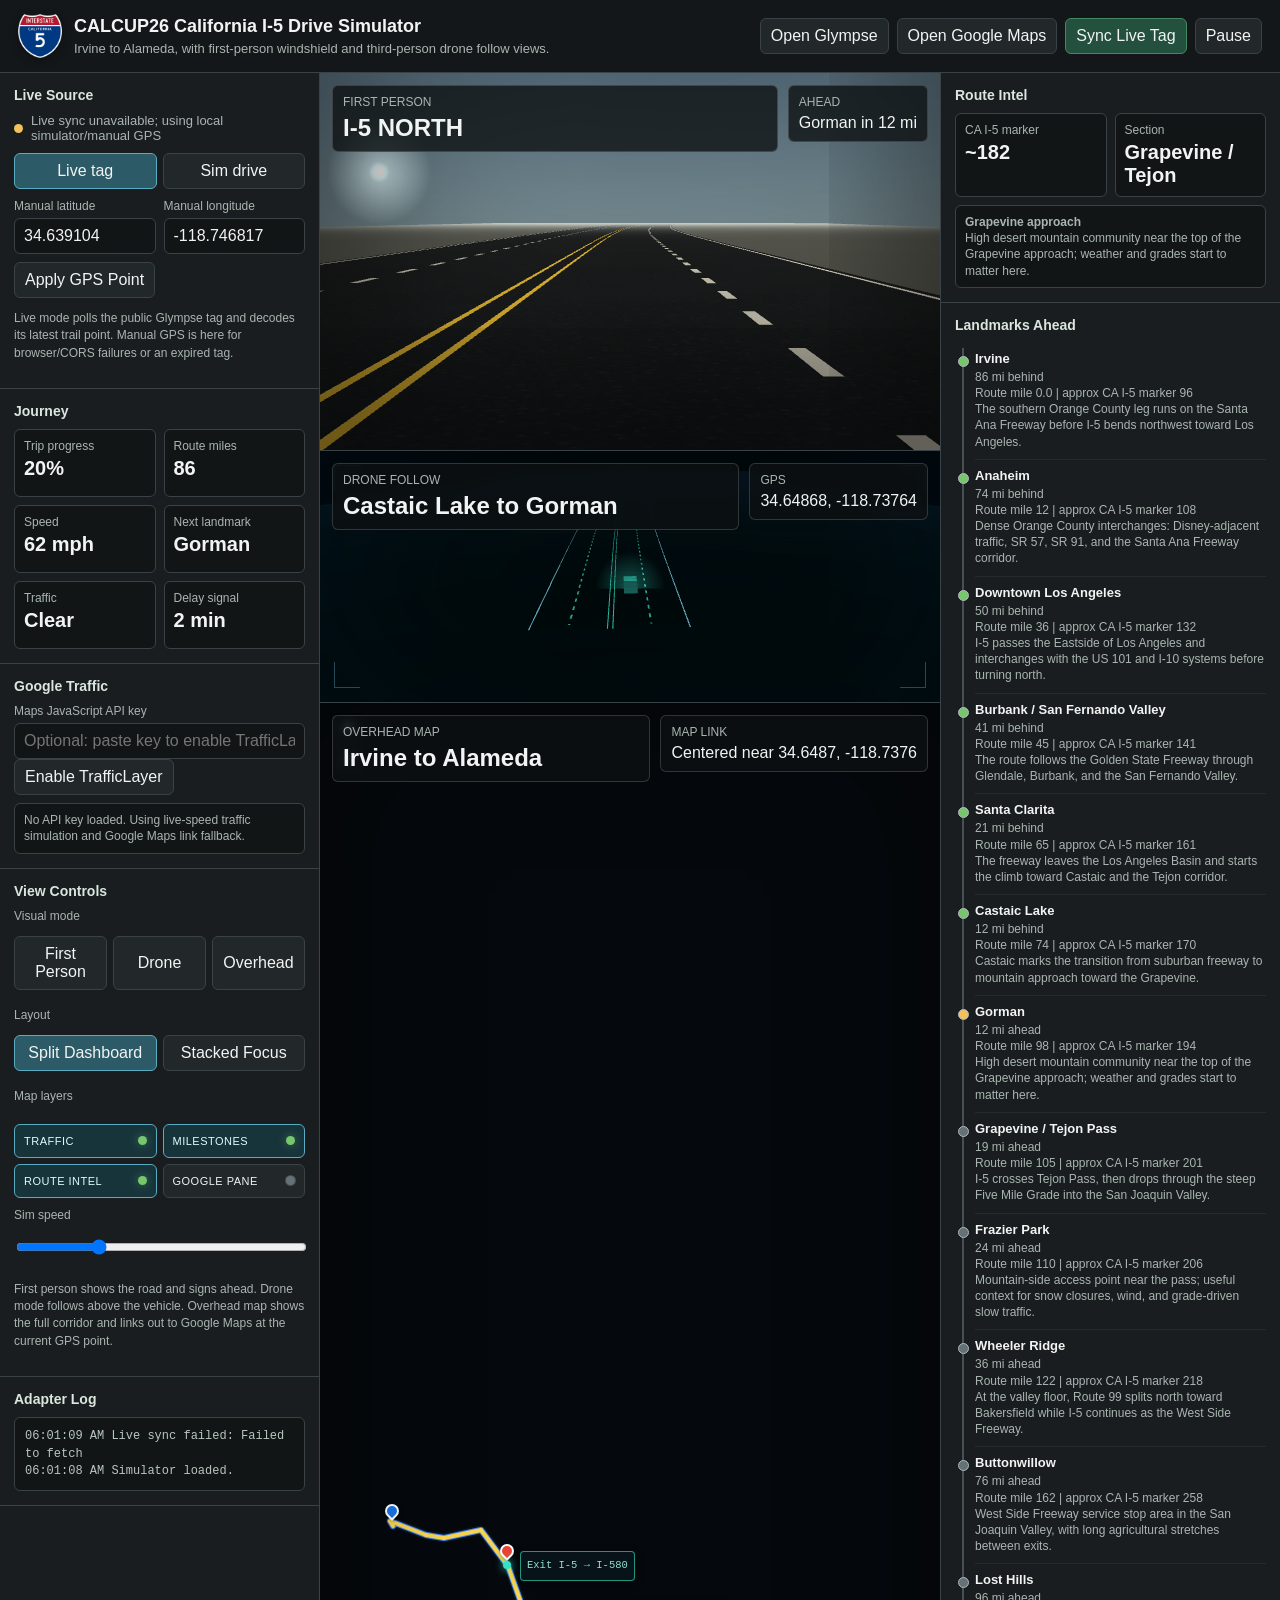
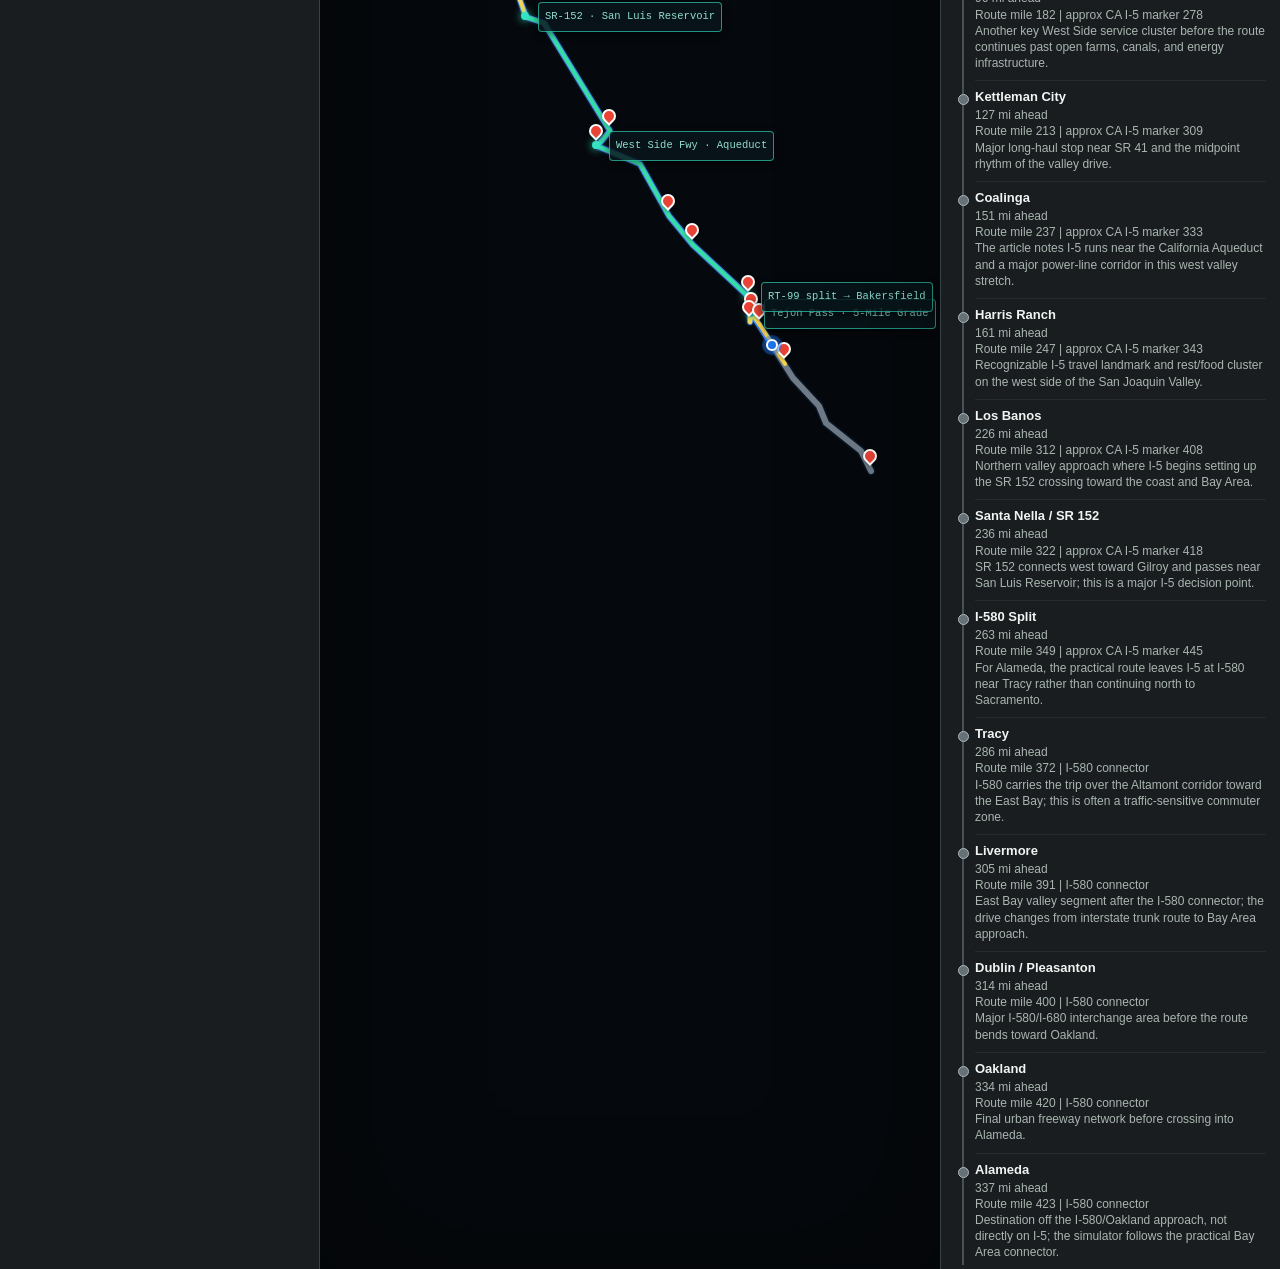
==== index.html @ bad241c4 "Prioritize visual stage on narrow dashboard" ====
<!doctype html>
<html lang="en">
<head>
  <meta charset="utf-8">
  <meta name="viewport" content="width=device-width, initial-scale=1">
  <title>CALCUP26 I-5 Drive Simulator</title>
  <link rel="icon" href="i5-logo.png">
  <style>
    :root {
      --bg: #101213;
      --panel: #191d1f;
      --panel2: #22272a;
      --line: #394247;
      --text: #f1f4f2;
      --muted: #aab5b0;
      --green: #77c66e;
      --gold: #f2c15b;
      --blue: #66b8d6;
      --red: #e96f62;
      --road: #3b3f42;
      --road-edge: #d8d1b8;
      --dash: #f4de7f;
    }

    * { box-sizing: border-box; }

    body {
      margin: 0;
      background: var(--bg);
      color: var(--text);
      font-family: Arial, Helvetica, sans-serif;
    }

    button, input, select {
      font: inherit;
    }

    .shell {
      min-height: 100vh;
      display: grid;
      grid-template-rows: auto 1fr;
    }

    header {
      display: grid;
      grid-template-columns: 1fr auto;
      gap: 16px;
      align-items: center;
      padding: 14px 18px;
      background: #141719;
      border-bottom: 1px solid var(--line);
    }

    h1 {
      margin: 0;
      font-size: 18px;
      font-weight: 700;
      letter-spacing: 0;
    }

    .brand {
      display: flex;
      align-items: center;
      gap: 12px;
      min-width: 0;
    }

    .brand-logo {
      width: 44px;
      height: 44px;
      object-fit: contain;
      flex: 0 0 auto;
      filter: drop-shadow(0 2px 4px rgba(0,0,0,.35));
    }

    .sub {
      margin-top: 4px;
      color: var(--muted);
      font-size: 13px;
    }

    .header-actions {
      display: flex;
      gap: 8px;
      flex-wrap: wrap;
      justify-content: flex-end;
    }

    a, button {
      color: var(--text);
    }

    .button, button {
      border: 1px solid var(--line);
      background: var(--panel2);
      border-radius: 6px;
      padding: 8px 10px;
      cursor: pointer;
      text-decoration: none;
      min-height: 36px;
    }

    .button.primary, button.primary {
      background: #23513e;
      border-color: #438861;
    }

    .button:hover, button:hover {
      border-color: var(--muted);
    }

    main {
      display: grid;
      grid-template-columns: 320px minmax(0, 1fr) 340px;
      gap: 0;
      min-height: 0;
    }

    aside, .rightbar {
      background: var(--panel);
      border-right: 1px solid var(--line);
      min-height: 0;
      overflow: auto;
    }

    .rightbar {
      border-right: 0;
      border-left: 1px solid var(--line);
    }

    .stage {
      min-width: 0;
      display: grid;
      grid-template-rows: minmax(230px, 42vh) minmax(180px, 28vh) minmax(180px, 1fr);
      min-height: 0;
      background: #0e1112;
    }

    .view {
      position: relative;
      min-height: 0;
      overflow: hidden;
      border-bottom: 1px solid var(--line);
    }

    .cc-frame {
      position: absolute;
      inset: 0;
      width: 100%;
      height: 100%;
      border: 0;
      background: #05080c;
      z-index: 2;
    }

    .view > .hud {
      z-index: 4;
    }

    canvas {
      width: 100%;
      height: 100%;
      display: block;
      background: #111;
    }

    .map-frame {
      position: absolute;
      left: 0;
      top: 0;
      bottom: 0;
      width: 64%;
      height: 100%;
      border: 0;
      background: #d7d0b8;
      display: none;
      z-index: 3;
    }

    .map-live {
      display: none;
      z-index: 3;
    }

    .map-live.enabled {
      display: block;
    }

    #mapCanvas {
      position: absolute;
      right: 0;
      top: 0;
      width: 36%;
      height: 100%;
      border-left: 1px solid rgba(0,0,0,.35);
    }

    .hud {
      position: absolute;
      inset: 12px;
      pointer-events: none;
      display: grid;
      grid-template-columns: 1fr auto;
      align-items: start;
      gap: 10px;
    }

    .hudbox {
      background: rgba(14, 17, 18, .78);
      border: 1px solid rgba(255,255,255,.16);
      border-radius: 6px;
      padding: 9px 10px;
      backdrop-filter: blur(4px);
    }

    .hud-title {
      font-size: 12px;
      color: var(--muted);
      margin-bottom: 5px;
    }

    .big {
      font-size: 24px;
      font-weight: 700;
    }

    .grid2 {
      display: grid;
      grid-template-columns: 1fr 1fr;
      gap: 8px;
    }

    .panel {
      padding: 14px;
      border-bottom: 1px solid var(--line);
    }

    .panel h2 {
      margin: 0 0 10px;
      font-size: 14px;
      color: #dbe6df;
    }

    .status {
      display: flex;
      align-items: center;
      gap: 8px;
      font-size: 13px;
      color: var(--muted);
      margin-bottom: 10px;
    }

    .dot {
      width: 9px;
      height: 9px;
      border-radius: 999px;
      background: var(--red);
      flex: 0 0 auto;
    }

    .dot.live { background: var(--green); }
    .dot.warn { background: var(--gold); }

    .seg {
      display: grid;
      grid-template-columns: 1fr 1fr;
      gap: 6px;
      margin-bottom: 10px;
    }

    .seg.three {
      grid-template-columns: 1fr 1fr 1fr;
    }

    .seg button.active {
      background: #2c5a67;
      border-color: #5aacc3;
    }

    .control-stack {
      display: grid;
      gap: 8px;
      margin-bottom: 10px;
    }

    .layer-grid {
      display: grid;
      grid-template-columns: 1fr 1fr;
      gap: 6px;
      margin-top: 8px;
    }

    .layer-btn {
      display: flex;
      align-items: center;
      justify-content: space-between;
      gap: 8px;
      min-height: 34px;
      padding: 7px 9px;
      font-size: 11px;
      letter-spacing: .5px;
    }

    .layer-btn .sw {
      width: 9px;
      height: 9px;
      border-radius: 999px;
      background: #667177;
      box-shadow: 0 0 0 1px rgba(255,255,255,.18);
      flex: 0 0 auto;
    }

    .layer-btn.on {
      border-color: #5aacc3;
      color: #dff9ff;
      background: #17343b;
    }

    .layer-btn.on .sw {
      background: var(--green);
      box-shadow: 0 0 10px rgba(119,198,110,.45);
    }

    body.hide-milestones .rightbar .panel:nth-child(2) {
      display: none;
    }

    body.hide-intel .rightbar .panel:first-child {
      display: none;
    }

    body.hide-traffic #trafficMetric,
    body.hide-traffic #delayMetric {
      color: var(--muted);
    }

    label {
      display: block;
      font-size: 12px;
      color: var(--muted);
      margin-bottom: 5px;
    }

    input, select {
      width: 100%;
      background: #111516;
      color: var(--text);
      border: 1px solid var(--line);
      border-radius: 6px;
      padding: 8px 9px;
      min-height: 36px;
    }

    .row {
      display: grid;
      grid-template-columns: 1fr 1fr;
      gap: 8px;
      margin-bottom: 8px;
    }

    .metrics {
      display: grid;
      grid-template-columns: 1fr 1fr;
      gap: 8px;
    }

    .metric {
      background: #111516;
      border: 1px solid var(--line);
      border-radius: 6px;
      padding: 9px;
      min-height: 68px;
    }

    .metric span {
      color: var(--muted);
      font-size: 12px;
      display: block;
      margin-bottom: 4px;
    }

    .metric strong {
      font-size: 20px;
    }

    .timeline {
      position: relative;
      padding-left: 20px;
    }

    .timeline::before {
      content: "";
      position: absolute;
      left: 7px;
      top: 5px;
      bottom: 5px;
      width: 2px;
      background: #465055;
    }

    .stop {
      position: relative;
      padding: 8px 0 9px;
      border-bottom: 1px solid rgba(255,255,255,.06);
    }

    .stop::before {
      content: "";
      position: absolute;
      left: -17px;
      top: 13px;
      width: 9px;
      height: 9px;
      border-radius: 999px;
      background: #667177;
      border: 1px solid #aeb9bd;
    }

    .stop.passed::before { background: var(--green); }
    .stop.next::before { background: var(--gold); }

    .stop-title {
      font-weight: 700;
      font-size: 13px;
    }

    .stop-meta {
      color: var(--muted);
      font-size: 12px;
      margin-top: 3px;
      line-height: 1.35;
    }

    .log {
      font-family: Consolas, Monaco, monospace;
      font-size: 12px;
      color: #b9c6be;
      line-height: 1.45;
      white-space: pre-wrap;
      background: #111516;
      border: 1px solid var(--line);
      border-radius: 6px;
      padding: 10px;
      max-height: 170px;
      overflow: auto;
    }

    .hint {
      color: var(--muted);
      font-size: 12px;
      line-height: 1.45;
    }

    .mini-status {
      margin-top: 8px;
      padding: 8px 9px;
      border: 1px solid var(--line);
      border-radius: 6px;
      background: #111516;
      color: var(--muted);
      font-size: 12px;
      line-height: 1.35;
    }

    @media (max-width: 1080px) {
      main {
        grid-template-columns: 280px minmax(0, 1fr);
      }
      .rightbar {
        grid-column: 1 / -1;
        border-left: 0;
        border-top: 1px solid var(--line);
        max-height: 340px;
      }
    }

    @media (max-width: 760px) {
      header {
        grid-template-columns: 1fr;
      }
      .header-actions {
        justify-content: start;
      }
      main {
        grid-template-columns: 1fr;
      }
      .stage {
        order: -2;
      }
      aside {
        order: -1;
      }
      .rightbar {
        order: 0;
      }
      aside, .rightbar {
        border-right: 0;
        max-height: none;
      }
      .stage {
        grid-template-rows: 48vh 36vh 36vh;
      }
      .map-frame {
        width: 100%;
        height: 58%;
        bottom: auto;
      }
      #mapCanvas {
        top: 58%;
        left: 0;
        width: 100%;
        height: 42%;
        border-left: 0;
        border-top: 1px solid rgba(0,0,0,.35);
      }
    }
  </style>
</head>
<body>
  <div class="shell">
    <header>
      <div class="brand">
        <img class="brand-logo" src="i5-logo.png" alt="California Interstate 5 shield">
        <div>
          <h1>CALCUP26 California I-5 Drive Simulator</h1>
          <div class="sub">Irvine to Alameda, with first-person windshield and third-person drone follow views.</div>
        </div>
      </div>
      <div class="header-actions">
        <a class="button" href="https://glympse.com/!calcup26" target="_blank" rel="noopener">Open Glympse</a>
        <a id="mapsLink" class="button" href="https://www.google.com/maps" target="_blank" rel="noopener">Open Google Maps</a>
        <button id="pollNow" class="primary">Sync Live Tag</button>
        <button id="playPause">Pause</button>
      </div>
    </header>

    <main>
      <aside>
        <section class="panel">
          <h2>Live Source</h2>
          <div class="status"><span id="liveDot" class="dot warn"></span><span id="liveText">Preparing live adapter</span></div>
          <div class="seg">
            <button id="modeLive" class="active">Live tag</button>
            <button id="modeSim">Sim drive</button>
          </div>
          <div class="row">
            <div>
              <label for="manualLat">Manual latitude</label>
              <input id="manualLat" value="34.639104" inputmode="decimal">
            </div>
            <div>
              <label for="manualLng">Manual longitude</label>
              <input id="manualLng" value="-118.746817" inputmode="decimal">
            </div>
          </div>
          <button id="applyManual">Apply GPS Point</button>
          <p class="hint">Live mode polls the public Glympse tag and decodes its latest trail point. Manual GPS is here for browser/CORS failures or an expired tag.</p>
        </section>

        <section class="panel">
          <h2>Journey</h2>
          <div class="metrics">
            <div class="metric"><span>Trip progress</span><strong id="progressMetric">0%</strong></div>
            <div class="metric"><span>Route miles</span><strong id="mileMetric">0</strong></div>
            <div class="metric"><span>Speed</span><strong id="speedMetric">--</strong></div>
            <div class="metric"><span>Next landmark</span><strong id="nextMetric">--</strong></div>
            <div class="metric"><span>Traffic</span><strong id="trafficMetric">--</strong></div>
            <div class="metric"><span>Delay signal</span><strong id="delayMetric">--</strong></div>
          </div>
        </section>

        <section class="panel">
          <h2>Google Traffic</h2>
          <label for="googleMapsKey">Maps JavaScript API key</label>
          <input id="googleMapsKey" type="password" autocomplete="off" placeholder="Optional: paste key to enable TrafficLayer">
          <button id="enableGoogleTraffic">Enable TrafficLayer</button>
          <div id="trafficStatus" class="mini-status">No API key loaded. Using live-speed traffic simulation and Google Maps link fallback.</div>
        </section>

        <section class="panel">
          <h2>View Controls</h2>
          <div class="control-stack">
            <label>Visual mode</label>
            <div class="seg three">
              <button id="focusFirst">First Person</button>
              <button id="focusDrone">Drone</button>
              <button id="focusOverhead">Overhead</button>
            </div>
            <label>Layout</label>
            <div class="seg">
              <button id="viewSplit" class="active">Split Dashboard</button>
              <button id="viewFocus">Stacked Focus</button>
            </div>
            <label>Map layers</label>
            <div class="layer-grid">
              <button id="layerTraffic" class="layer-btn on" data-layer="traffic">TRAFFIC <span class="sw"></span></button>
              <button id="layerMilestones" class="layer-btn on" data-layer="milestones">MILESTONES <span class="sw"></span></button>
              <button id="layerIntel" class="layer-btn on" data-layer="intel">ROUTE INTEL <span class="sw"></span></button>
              <button id="layerGoogle" class="layer-btn" data-layer="google">GOOGLE PANE <span class="sw"></span></button>
            </div>
          </div>
          <label for="speedScale">Sim speed</label>
          <input id="speedScale" type="range" min="0.2" max="8" step="0.2" value="2.2">
          <p class="hint">First person shows the road and signs ahead. Drone mode follows above the vehicle. Overhead map shows the full corridor and links out to Google Maps at the current GPS point.</p>
        </section>

        <section class="panel">
          <h2>Adapter Log</h2>
          <div id="log" class="log"></div>
        </section>
      </aside>

      <section class="stage" id="stage">
        <div class="view" id="firstWrap">
          <canvas id="firstCanvas"></canvas>
          <iframe class="cc-frame" title="Claude first-person AR engine" src="cc-engine/?embed=first"></iframe>
          <div class="hud">
            <div class="hudbox">
              <div class="hud-title">FIRST PERSON</div>
              <div class="big" id="roadSign">I-5 NORTH</div>
            </div>
            <div class="hudbox">
              <div class="hud-title">AHEAD</div>
              <div id="aheadReadout">--</div>
            </div>
          </div>
        </div>

        <div class="view" id="droneWrap">
          <canvas id="droneCanvas"></canvas>
          <iframe class="cc-frame" title="Claude drone chase engine" src="cc-engine/?embed=drone"></iframe>
          <div class="hud">
            <div class="hudbox">
              <div class="hud-title">DRONE FOLLOW</div>
              <div class="big" id="locationReadout">--</div>
            </div>
            <div class="hudbox">
              <div class="hud-title">GPS</div>
              <div id="gpsReadout">--</div>
            </div>
          </div>
        </div>

        <div class="view" id="mapWrap">
          <canvas id="mapCanvas"></canvas>
          <iframe class="cc-frame" title="Claude overhead route map" src="cc-engine/?embed=overhead"></iframe>
          <iframe
            id="googleMapFrame"
            class="map-frame"
            title="Google Maps overhead view"
            loading="lazy"
            referrerpolicy="no-referrer-when-downgrade"
            src="https://www.google.com/maps?q=34.639104,-118.746817&z=9&output=embed"></iframe>
          <div id="googleTrafficMap" class="map-frame map-live" aria-label="Google traffic map"></div>
          <div class="hud">
            <div class="hudbox">
              <div class="hud-title">OVERHEAD MAP</div>
              <div class="big">Irvine to Alameda</div>
            </div>
            <div class="hudbox">
              <div class="hud-title">MAP LINK</div>
              <div id="mapReadout">Google Maps ready</div>
            </div>
          </div>
        </div>
      </section>

      <section class="rightbar">
        <div class="panel">
          <h2>Route Intel</h2>
          <div class="metrics">
            <div class="metric"><span>CA I-5 marker</span><strong id="caMarkerMetric">--</strong></div>
            <div class="metric"><span>Section</span><strong id="sectionMetric">--</strong></div>
          </div>
          <div id="intelPanel" class="mini-status">Waiting for route position...</div>
        </div>
        <div class="panel">
          <h2>Landmarks Ahead</h2>
          <div id="timeline" class="timeline"></div>
        </div>
      </section>
    </main>
  </div>

  <script>
    const route = [
      { name: "Irvine", lat: 33.6846, lng: -117.8265, kind: "start", note: "The southern Orange County leg runs on the Santa Ana Freeway before I-5 bends northwest toward Los Angeles.", article: "Santa Ana Freeway" },
      { name: "Anaheim", lat: 33.8366, lng: -117.9143, kind: "city", note: "Dense Orange County interchanges: Disney-adjacent traffic, SR 57, SR 91, and the Santa Ana Freeway corridor.", article: "Orange County urban section" },
      { name: "Downtown Los Angeles", lat: 34.0522, lng: -118.2437, kind: "city", note: "I-5 passes the Eastside of Los Angeles and interchanges with the US 101 and I-10 systems before turning north.", article: "Los Angeles freeway web" },
      { name: "Burbank / San Fernando Valley", lat: 34.1808, lng: -118.3089, kind: "city", note: "The route follows the Golden State Freeway through Glendale, Burbank, and the San Fernando Valley.", article: "Golden State Freeway" },
      { name: "Santa Clarita", lat: 34.3917, lng: -118.5426, kind: "city", note: "The freeway leaves the Los Angeles Basin and starts the climb toward Castaic and the Tejon corridor.", article: "North Los Angeles County climb" },
      { name: "Castaic Lake", lat: 34.5002, lng: -118.6230, kind: "landmark", note: "Castaic marks the transition from suburban freeway to mountain approach toward the Grapevine.", article: "Castaic approach" },
      { name: "Gorman", lat: 34.7968, lng: -118.8520, kind: "landmark", note: "High desert mountain community near the top of the Grapevine approach; weather and grades start to matter here.", article: "Grapevine approach" },
      { name: "Grapevine / Tejon Pass", lat: 34.8826, lng: -118.9222, kind: "landmark", note: "I-5 crosses Tejon Pass, then drops through the steep Five Mile Grade into the San Joaquin Valley.", article: "Tejon Pass and Five Mile Grade" },
      { name: "Frazier Park", lat: 34.8228, lng: -118.9448, kind: "landmark", note: "Mountain-side access point near the pass; useful context for snow closures, wind, and grade-driven slow traffic.", article: "Mountain access" },
      { name: "Wheeler Ridge", lat: 35.0052, lng: -118.9563, kind: "landmark", note: "At the valley floor, Route 99 splits north toward Bakersfield while I-5 continues as the West Side Freeway.", article: "Route 99 split" },
      { name: "Buttonwillow", lat: 35.4005, lng: -119.4696, kind: "landmark", note: "West Side Freeway service stop area in the San Joaquin Valley, with long agricultural stretches between exits.", article: "West Side Freeway" },
      { name: "Lost Hills", lat: 35.6161, lng: -119.6943, kind: "landmark", note: "Another key West Side service cluster before the route continues past open farms, canals, and energy infrastructure.", article: "Central Valley services" },
      { name: "Kettleman City", lat: 36.0083, lng: -119.9607, kind: "city", note: "Major long-haul stop near SR 41 and the midpoint rhythm of the valley drive.", article: "Central Valley crossroads" },
      { name: "Coalinga", lat: 36.1397, lng: -120.3602, kind: "landmark", note: "The article notes I-5 runs near the California Aqueduct and a major power-line corridor in this west valley stretch.", article: "Aqueduct and power corridor" },
      { name: "Harris Ranch", lat: 36.2540, lng: -120.2378, kind: "landmark", note: "Recognizable I-5 travel landmark and rest/food cluster on the west side of the San Joaquin Valley.", article: "West Side landmark" },
      { name: "Los Banos", lat: 37.0583, lng: -120.8499, kind: "city", note: "Northern valley approach where I-5 begins setting up the SR 152 crossing toward the coast and Bay Area.", article: "Northern San Joaquin Valley" },
      { name: "Santa Nella / SR 152", lat: 37.0977, lng: -121.0160, kind: "city", note: "SR 152 connects west toward Gilroy and passes near San Luis Reservoir; this is a major I-5 decision point.", article: "SR 152 and San Luis Reservoir" },
      { name: "I-580 Split", lat: 37.4716, lng: -121.1775, kind: "landmark", note: "For Alameda, the practical route leaves I-5 at I-580 near Tracy rather than continuing north to Sacramento.", article: "I-580 Bay Area connector" },
      { name: "Tracy", lat: 37.7397, lng: -121.4252, kind: "city", note: "I-580 carries the trip over the Altamont corridor toward the East Bay; this is often a traffic-sensitive commuter zone.", article: "Altamont approach" },
      { name: "Livermore", lat: 37.6819, lng: -121.7680, kind: "city", note: "East Bay valley segment after the I-580 connector; the drive changes from interstate trunk route to Bay Area approach.", article: "East Bay approach" },
      { name: "Dublin / Pleasanton", lat: 37.7022, lng: -121.9358, kind: "city", note: "Major I-580/I-680 interchange area before the route bends toward Oakland.", article: "East Bay interchange" },
      { name: "Oakland", lat: 37.8044, lng: -122.2712, kind: "city", note: "Final urban freeway network before crossing into Alameda.", article: "Oakland approach" },
      { name: "Alameda", lat: 37.7652, lng: -122.2416, kind: "finish", note: "Destination off the I-580/Oakland approach, not directly on I-5; the simulator follows the practical Bay Area connector.", article: "Destination connector" }
    ];

    const glympse = {
      tag: "calcup26",
      token: "",
      invite: "",
      apiKey: "0SLq661pXHmqdWgI8Yb1",
      lastPoll: 0
    };

    const trafficZones = [
      { name: "Orange County merge", start: 0, end: 34, base: 0.32 },
      { name: "Los Angeles basin", start: 34, end: 68, base: 0.52 },
      { name: "Santa Clarita grade", start: 68, end: 98, base: 0.34 },
      { name: "Grapevine / Tejon Pass", start: 98, end: 124, base: 0.42 },
      { name: "Central Valley open road", start: 124, end: 326, base: 0.14 },
      { name: "Tracy / Altamont Pass", start: 326, end: 382, base: 0.46 },
      { name: "East Bay approach", start: 382, end: 423, base: 0.55 }
    ];

    const state = {
      mode: "live",
      playing: true,
      focus: false,
      lastMapFrameUpdate: 0,
      progress: 0,
      simProgress: 0,
      speedScale: 2.2,
      source: "boot",
      position: { lat: 34.639104, lng: -118.746817 },
      routeMile: 0,
      speedMph: 0,
      heading: 0,
      trafficLevel: "clear",
      trafficScore: 0.15,
      trafficDelayMin: 0,
      trafficSummary: "Flowing",
      googleTrafficReady: false,
      googleMap: null,
      googleMarker: null,
      lastLiveTime: 0,
      log: []
    };

    const first = document.getElementById("firstCanvas");
    const drone = document.getElementById("droneCanvas");
    const map = document.getElementById("mapCanvas");
    const fctx = first.getContext("2d");
    const dctx = drone.getContext("2d");
    const mctx = map.getContext("2d");
    const i5Logo = new Image();
    i5Logo.src = "i5-logo.png";
    const els = {
      liveDot: document.getElementById("liveDot"),
      liveText: document.getElementById("liveText"),
      progressMetric: document.getElementById("progressMetric"),
      mileMetric: document.getElementById("mileMetric"),
      speedMetric: document.getElementById("speedMetric"),
      nextMetric: document.getElementById("nextMetric"),
      trafficMetric: document.getElementById("trafficMetric"),
      delayMetric: document.getElementById("delayMetric"),
      roadSign: document.getElementById("roadSign"),
      aheadReadout: document.getElementById("aheadReadout"),
      locationReadout: document.getElementById("locationReadout"),
      gpsReadout: document.getElementById("gpsReadout"),
      mapReadout: document.getElementById("mapReadout"),
      mapsLink: document.getElementById("mapsLink"),
      googleMapFrame: document.getElementById("googleMapFrame"),
      googleTrafficMap: document.getElementById("googleTrafficMap"),
      trafficStatus: document.getElementById("trafficStatus"),
      caMarkerMetric: document.getElementById("caMarkerMetric"),
      sectionMetric: document.getElementById("sectionMetric"),
      intelPanel: document.getElementById("intelPanel"),
      timeline: document.getElementById("timeline"),
      log: document.getElementById("log"),
      stage: document.getElementById("stage")
    };

    function milesBetween(a, b) {
      const r = 3958.7613;
      const dLat = (b.lat - a.lat) * Math.PI / 180;
      const dLng = (b.lng - a.lng) * Math.PI / 180;
      const la1 = a.lat * Math.PI / 180;
      const la2 = b.lat * Math.PI / 180;
      const h = Math.sin(dLat / 2) ** 2 + Math.cos(la1) * Math.cos(la2) * Math.sin(dLng / 2) ** 2;
      return 2 * r * Math.asin(Math.sqrt(h));
    }

    function bearing(a, b) {
      const y = Math.sin((b.lng - a.lng) * Math.PI / 180) * Math.cos(b.lat * Math.PI / 180);
      const x = Math.cos(a.lat * Math.PI / 180) * Math.sin(b.lat * Math.PI / 180) -
        Math.sin(a.lat * Math.PI / 180) * Math.cos(b.lat * Math.PI / 180) * Math.cos((b.lng - a.lng) * Math.PI / 180);
      return (Math.atan2(y, x) * 180 / Math.PI + 360) % 360;
    }

    function projectLocal(p, origin) {
      const latMiles = (p.lat - origin.lat) * 69.0;
      const lngMiles = (p.lng - origin.lng) * 69.0 * Math.cos(origin.lat * Math.PI / 180);
      return { x: lngMiles, y: latMiles };
    }

    function closestPointOnSegment(p, a, b) {
      const pp = projectLocal(p, a);
      const bb = projectLocal(b, a);
      const len2 = bb.x * bb.x + bb.y * bb.y;
      const rawT = len2 ? (pp.x * bb.x + pp.y * bb.y) / len2 : 0;
      const t = Math.max(0, Math.min(1, rawT));
      const x = bb.x * t;
      const y = bb.y * t;
      const dist = Math.hypot(pp.x - x, pp.y - y);
      return { t, dist };
    }

    function interpolateRoute(progress) {
      const target = progress * totalMiles;
      for (let i = 0; i < route.length - 1; i++) {
        const a = route[i];
        const b = route[i + 1];
        if (target <= b.mile) {
          const segMiles = b.mile - a.mile || 1;
          const t = (target - a.mile) / segMiles;
          return {
            lat: a.lat + (b.lat - a.lat) * t,
            lng: a.lng + (b.lng - a.lng) * t,
            heading: bearing(a, b),
            index: i
          };
        }
      }
      return { ...route[route.length - 1], heading: 300, index: route.length - 2 };
    }

    function projectToRoute(pos) {
      let best = { mile: 0, dist: Infinity, index: 0, t: 0 };
      for (let i = 0; i < route.length - 1; i++) {
        const hit = closestPointOnSegment(pos, route[i], route[i + 1]);
        const mile = route[i].mile + hit.t * (route[i + 1].mile - route[i].mile);
        if (hit.dist < best.dist) best = { mile, dist: hit.dist, index: i, t: hit.t };
      }
      return best;
    }

    function fmtMiles(n) {
      if (!Number.isFinite(n)) return "--";
      return n < 10 ? n.toFixed(1) : Math.round(n).toString();
    }

    function log(message) {
      const stamp = new Date().toLocaleTimeString([], { hour: "2-digit", minute: "2-digit", second: "2-digit" });
      state.log.unshift(`${stamp} ${message}`);
      state.log = state.log.slice(0, 8);
      els.log.textContent = state.log.join("\n");
    }

    for (let i = 0; i < route.length; i++) {
      route[i].mile = i === 0 ? 0 : route[i - 1].mile + milesBetween(route[i - 1], route[i]);
    }
    const totalMiles = route[route.length - 1].mile;

    function resizeCanvas(canvas) {
      const rect = canvas.getBoundingClientRect();
      const ratio = Math.max(1, window.devicePixelRatio || 1);
      const w = Math.max(1, Math.floor(rect.width * ratio));
      const h = Math.max(1, Math.floor(rect.height * ratio));
      if (canvas.width !== w || canvas.height !== h) {
        canvas.width = w;
        canvas.height = h;
      }
      return { w, h, ratio };
    }

    function decodeTrail(rows) {
      if (!Array.isArray(rows) || !rows.length) return null;
      let cur = rows[0].slice();
      const points = [];
      for (let i = 0; i < rows.length; i++) {
        if (i === 0) cur = rows[i].slice();
        else cur = cur.map((v, idx) => v + rows[i][idx]);
        points.push({
          time: cur[0],
          lat: cur[1] / 1000000,
          lng: cur[2] / 1000000,
          altitude: cur[3],
          speedRaw: cur[4],
          headingRaw: cur[5]
        });
      }
      return points;
    }

    function decodeSpeed(raw) {
      if (!Number.isFinite(raw)) return 0;
      if (raw > 220) return raw / 4.47;
      return raw;
    }

    function zoneForMile(mile) {
      return trafficZones.find(z => mile >= z.start && mile <= z.end) || trafficZones[trafficZones.length - 1];
    }

    function trafficColor(score) {
      if (score >= .82) return "#d83b32";
      if (score >= .58) return "#e88926";
      if (score >= .34) return "#e7c84f";
      return "#49a85f";
    }

    function trafficLabel(score) {
      if (score >= .82) return "Jammed";
      if (score >= .58) return "Heavy";
      if (score >= .34) return "Moderate";
      return "Clear";
    }

    function updateTrafficModel() {
      const zone = zoneForMile(state.routeMile);
      const speed = Number.isFinite(state.speedMph) ? state.speedMph : 65;
      let speedScore = 0.12;
      if (speed < 8) speedScore = .92;
      else if (speed < 22) speedScore = .78;
      else if (speed < 42) speedScore = .55;
      else if (speed < 58) speedScore = .32;
      const timePulse = (Math.sin(Date.now() / 180000 + state.routeMile * .035) + 1) * .07;
      const score = Math.max(0, Math.min(1, zone.base * .55 + speedScore * .45 + timePulse));
      state.trafficScore = score;
      state.trafficLevel = trafficLabel(score).toLowerCase();
      state.trafficSummary = `${trafficLabel(score)} near ${zone.name}`;
      state.trafficDelayMin = Math.round(score * score * 34);
    }

    function segmentTrafficScore(mile) {
      const zone = zoneForMile(mile);
      const near = Math.max(0, 1 - Math.abs(mile - state.routeMile) / 24);
      const liveBoost = state.trafficScore * near * .55;
      const pulse = (Math.sin(Date.now() / 230000 + mile * .071) + 1) * .06;
      return Math.max(0, Math.min(1, zone.base * .75 + liveBoost + pulse));
    }

    async function livePoll() {
      state.source = "syncing";
      setLive("warn", "Syncing public Glympse tag");
      try {
        if (!glympse.token) {
          const loginUrl = `https://api.glympse.com/v2/account/login?username=viewer&password=password&api_key=${encodeURIComponent(glympse.apiKey)}`;
          const loginRes = await fetch(loginUrl);
          if (!loginRes.ok) throw new Error(`viewer login HTTP ${loginRes.status}`);
          const login = await loginRes.json();
          glympse.token = login.response && login.response.access_token;
          if (!glympse.token) throw new Error("viewer login did not return a token");
          log("Viewer token acquired.");
        }

        if (!glympse.invite) {
          const groupRes = await fetch(`https://api.glympse.com/v2/groups/${glympse.tag}`, {
            headers: { Authorization: `Bearer ${glympse.token}` }
          });
          if (!groupRes.ok) throw new Error(`group HTTP ${groupRes.status}`);
          const group = await groupRes.json();
          const member = group.response && group.response.members && group.response.members[0];
          if (!member || !member.invite) throw new Error("tag has no active invite");
          glympse.invite = member.invite;
          log(`Active invite ${glympse.invite} found for !${glympse.tag}.`);
        }

        const inviteRes = await fetch(`https://api.glympse.com/v2/invites/${glympse.invite}`, {
          headers: { Authorization: `Bearer ${glympse.token}` }
        });
        if (!inviteRes.ok) throw new Error(`invite HTTP ${inviteRes.status}`);
        const invite = await inviteRes.json();
        const points = decodeTrail(invite.response && invite.response.location);
        if (!points || !points.length) throw new Error("invite has no location trail");
        const last = points[points.length - 1];
        applyPosition(last.lat, last.lng, decodeSpeed(last.speedRaw), last.headingRaw / 10, "live");
        state.lastLiveTime = Date.now();
        glympse.lastPoll = Date.now();
        setLive("live", `Live: ${points.length} trail samples from !${glympse.tag}`);
        log(`Live GPS ${last.lat.toFixed(5)}, ${last.lng.toFixed(5)}.`);
      } catch (err) {
        setLive("warn", "Live sync unavailable; using local simulator/manual GPS");
        log(`Live sync failed: ${err.message}`);
        if (state.mode === "live") {
          state.source = "fallback";
        }
      }
    }

    function setLive(kind, text) {
      els.liveDot.className = `dot ${kind === "live" ? "live" : kind === "warn" ? "warn" : ""}`;
      els.liveText.textContent = text;
    }

    function applyPosition(lat, lng, speedMph, headingDeg, source) {
      if (!Number.isFinite(lat) || !Number.isFinite(lng)) return;
      const projected = projectToRoute({ lat, lng });
      state.position = { lat, lng };
      state.routeMile = projected.mile;
      state.progress = Math.max(0, Math.min(1, projected.mile / totalMiles));
      const along = interpolateRoute(state.progress);
      state.heading = Number.isFinite(headingDeg) ? headingDeg : along.heading;
      state.speedMph = Number.isFinite(speedMph) && speedMph > 0 ? speedMph : 62;
      state.source = source;
      updateTrafficModel();
      updateGoogleTrafficMap();
    }

    function nextLandmark() {
      return route.find(p => p.mile > state.routeMile + 0.3) || route[route.length - 1];
    }

    function updateMetrics() {
      const next = nextLandmark();
      const ahead = Math.max(0, next.mile - state.routeMile);
      els.progressMetric.textContent = `${Math.round(state.progress * 100)}%`;
      els.mileMetric.textContent = fmtMiles(state.routeMile);
      els.speedMetric.textContent = state.speedMph ? `${Math.round(state.speedMph)} mph` : "--";
      els.nextMetric.textContent = next.name.split(" / ")[0];
      els.trafficMetric.textContent = trafficLabel(state.trafficScore);
      els.delayMetric.textContent = `${state.trafficDelayMin} min`;
      els.roadSign.textContent = state.routeMile > route[19].mile ? "I-580 / BAY AREA" : "I-5 NORTH";
      els.aheadReadout.textContent = `${next.name} in ${fmtMiles(ahead)} mi`;
      els.locationReadout.textContent = currentSegmentName();
      els.gpsReadout.textContent = `${state.position.lat.toFixed(5)}, ${state.position.lng.toFixed(5)}`;
      els.mapReadout.textContent = `Centered near ${state.position.lat.toFixed(4)}, ${state.position.lng.toFixed(4)}`;
      els.mapsLink.href = `https://www.google.com/maps/search/?api=1&query=${state.position.lat.toFixed(6)},${state.position.lng.toFixed(6)}`;
      const intel = currentRoutePoint();
      els.caMarkerMetric.textContent = approxCaI5Marker();
      els.sectionMetric.textContent = currentSection();
      els.intelPanel.innerHTML = `<strong>${intel.article}</strong><br>${intel.note}`;
      if (Date.now() - state.lastMapFrameUpdate > 15000) {
        state.lastMapFrameUpdate = Date.now();
        els.googleMapFrame.src = `https://www.google.com/maps?q=${state.position.lat.toFixed(6)},${state.position.lng.toFixed(6)}&z=9&output=embed`;
      }

      els.timeline.innerHTML = route.map(p => {
        const delta = p.mile - state.routeMile;
        const cls = delta < -0.3 ? "passed" : p === next ? "next" : "";
        const label = delta >= 0 ? `${fmtMiles(delta)} mi ahead` : `${fmtMiles(Math.abs(delta))} mi behind`;
        const caMarker = p.mile > route[17].mile ? "I-580 connector" : `approx CA I-5 marker ${Math.round(p.mile + 96)}`;
        return `<div class="stop ${cls}"><div class="stop-title">${p.name}</div><div class="stop-meta">${label}<br>Route mile ${fmtMiles(p.mile)} | ${caMarker}<br>${p.note}</div></div>`;
      }).join("");
    }

    function currentSegmentName() {
      const pos = interpolateRoute(state.progress);
      return `${route[pos.index].name} to ${route[pos.index + 1].name}`;
    }

    function currentRoutePoint() {
      let best = route[0];
      let bestDist = Infinity;
      for (const p of route) {
        const d = Math.abs(p.mile - state.routeMile);
        if (d < bestDist) {
          best = p;
          bestDist = d;
        }
      }
      return best;
    }

    function currentSection() {
      if (state.routeMile < route[2].mile) return "Santa Ana Freeway";
      if (state.routeMile < route[5].mile) return "Golden State Freeway";
      if (state.routeMile < route[9].mile) return "Grapevine / Tejon";
      if (state.routeMile < route[17].mile) return "West Side Freeway";
      if (state.routeMile < route[18].mile) return "I-580 connector";
      return "East Bay approach";
    }

    function approxCaI5Marker() {
      const approx = Math.round(state.routeMile + 96);
      if (state.routeMile > route[17].mile) return "I-580";
      return `~${approx}`;
    }

    function drawFirst(now) {
      const { w, h } = resizeCanvas(first);
      const sky = fctx.createLinearGradient(0, 0, 0, h * .48);
      sky.addColorStop(0, "#78a8bd");
      sky.addColorStop(1, "#d3c7a1");
      fctx.fillStyle = sky;
      fctx.fillRect(0, 0, w, h);

      fctx.fillStyle = "#8c8f6b";
      const hillShift = (state.progress * 900 + now * 0.006) % w;
      for (let i = -1; i < 3; i++) {
        const x = i * w * .58 - hillShift * .25;
        fctx.beginPath();
        fctx.moveTo(x, h * .48);
        fctx.lineTo(x + w * .25, h * .26);
        fctx.lineTo(x + w * .58, h * .48);
        fctx.closePath();
        fctx.fill();
      }

      fctx.fillStyle = "#b6a06e";
      fctx.fillRect(0, h * .48, w, h * .52);

      const roadTop = h * .49;
      fctx.fillStyle = "#34383a";
      fctx.beginPath();
      fctx.moveTo(w * .44, roadTop);
      fctx.lineTo(w * .56, roadTop);
      fctx.lineTo(w * .88, h);
      fctx.lineTo(w * .12, h);
      fctx.closePath();
      fctx.fill();

      fctx.strokeStyle = "#e9e1c4";
      fctx.lineWidth = Math.max(3, w * .005);
      fctx.beginPath();
      fctx.moveTo(w * .40, roadTop);
      fctx.lineTo(w * .08, h);
      fctx.moveTo(w * .60, roadTop);
      fctx.lineTo(w * .92, h);
      fctx.stroke();

      const dashOffset = (now * .18 * (state.playing ? 1 : 0)) % 80;
      fctx.strokeStyle = "#f4de7f";
      fctx.lineWidth = Math.max(2, w * .0035);
      for (let i = 0; i < 11; i++) {
        const z = (i * 80 + dashOffset) / 850;
        const y1 = roadTop + (h - roadTop) * z;
        const y2 = roadTop + (h - roadTop) * Math.min(1, z + .045);
        const half1 = (y1 - roadTop) * .06;
        const half2 = (y2 - roadTop) * .06;
        fctx.beginPath();
        fctx.moveTo(w * .5 - half1, y1);
        fctx.lineTo(w * .5 - half2, y2);
        fctx.moveTo(w * .5 + half1, y1);
        fctx.lineTo(w * .5 + half2, y2);
        fctx.stroke();
      }

      const next = nextLandmark();
      const miles = Math.max(0, next.mile - state.routeMile);
      drawHighwaySign(w * .68, h * .30, next.name, `${fmtMiles(miles)} MI`);
      drawHighwayShield(w * .17, h * .23, state.routeMile > route[19].mile ? "580" : "5");

      fctx.fillStyle = "rgba(8, 10, 10, .55)";
      fctx.fillRect(0, h * .78, w, h * .22);
      fctx.fillStyle = "#cbd5d0";
      fctx.font = `${Math.max(12, w * .016)}px Arial`;
      fctx.fillText(`Route mile ${fmtMiles(state.routeMile)} of ${fmtMiles(totalMiles)}    Heading ${Math.round(state.heading)} deg    Source ${state.source}`, w * .04, h * .91);

      function drawHighwaySign(x, y, title, milesText) {
        const sw = Math.max(132, w * .19);
        const sh = Math.max(66, h * .13);
        fctx.fillStyle = "#1f6f44";
        fctx.strokeStyle = "#dfe9df";
        fctx.lineWidth = 3;
        roundRect(fctx, x, y, sw, sh, 5);
        fctx.fill();
        fctx.stroke();
        fctx.fillStyle = "#fff";
        fctx.textAlign = "center";
        fctx.font = `700 ${Math.max(13, sw * .105)}px Arial`;
        fctx.fillText(title, x + sw / 2, y + sh * .42, sw - 14);
        fctx.font = `${Math.max(12, sw * .09)}px Arial`;
        fctx.fillText(milesText, x + sw / 2, y + sh * .72, sw - 14);
        fctx.textAlign = "left";
      }

      function drawHighwayShield(x, y, num) {
        const size = Math.max(82, w * .11);
        if (i5Logo.complete && i5Logo.naturalWidth) {
          const shieldH = size;
          const shieldW = shieldH * (i5Logo.naturalWidth / i5Logo.naturalHeight);
          fctx.save();
          fctx.shadowColor = "rgba(0,0,0,.35)";
          fctx.shadowBlur = 7;
          fctx.shadowOffsetY = 3;
          fctx.drawImage(i5Logo, x, y, shieldW, shieldH);
          fctx.restore();
          return;
        }
        const shieldW = size;
        const shieldH = size * 1.08;
        const pts = [
          [0.10, 0.08], [0.90, 0.08], [0.94, 0.15], [0.94, 0.48],
          [0.83, 0.70], [0.50, 0.96], [0.17, 0.70], [0.06, 0.48], [0.06, 0.15]
        ];
        const path = (scale, ox, oy) => {
          fctx.beginPath();
          pts.forEach(([px, py], i) => {
            const sx = x + ox + px * shieldW * scale;
            const sy = y + oy + py * shieldH * scale;
            if (i === 0) fctx.moveTo(sx, sy);
            else fctx.lineTo(sx, sy);
          });
          fctx.closePath();
        };

        fctx.save();
        fctx.shadowColor = "rgba(0,0,0,.35)";
        fctx.shadowBlur = 7;
        fctx.shadowOffsetY = 3;
        path(1, 0, 0);
        fctx.fillStyle = "#f7f7f2";
        fctx.fill();
        fctx.shadowColor = "transparent";

        const inset = shieldW * .055;
        path(.89, inset, shieldH * .045);
        fctx.fillStyle = "#c82032";
        fctx.fill();

        fctx.save();
        path(.89, inset, shieldH * .045);
        fctx.clip();
        fctx.fillStyle = "#174a9b";
        fctx.fillRect(x + shieldW * .10, y + shieldH * .32, shieldW * .80, shieldH * .58);
        fctx.fillStyle = "#f7f7f2";
        fctx.fillRect(x + shieldW * .11, y + shieldH * .29, shieldW * .78, shieldH * .055);
        fctx.restore();

        path(1, 0, 0);
        fctx.strokeStyle = "#f7f7f2";
        fctx.lineWidth = Math.max(3, shieldW * .035);
        fctx.stroke();

        fctx.fillStyle = "#fff";
        fctx.textAlign = "center";
        fctx.textBaseline = "middle";
        fctx.font = `700 ${shieldW * (num.length > 2 ? .31 : .43)}px Arial`;
        fctx.fillText(num, x + shieldW / 2, y + shieldH * .62);
        fctx.font = `700 ${shieldW * .14}px Arial`;
        fctx.fillText("INTERSTATE", x + shieldW / 2, y + shieldH * .235, shieldW * .74);
        fctx.textAlign = "left";
        fctx.textBaseline = "alphabetic";
        fctx.restore();
      }

    }

    function roundRect(ctx, x, y, w, h, r) {
      ctx.beginPath();
      ctx.moveTo(x + r, y);
      ctx.lineTo(x + w - r, y);
      ctx.quadraticCurveTo(x + w, y, x + w, y + r);
      ctx.lineTo(x + w, y + h - r);
      ctx.quadraticCurveTo(x + w, y + h, x + w - r, y + h);
      ctx.lineTo(x + r, y + h);
      ctx.quadraticCurveTo(x, y + h, x, y + h - r);
      ctx.lineTo(x, y + r);
      ctx.quadraticCurveTo(x, y, x + r, y);
    }

    function drawDrone() {
      const { w, h } = resizeCanvas(drone);
      dctx.fillStyle = "#182022";
      dctx.fillRect(0, 0, w, h);

      const current = interpolateRoute(state.progress);
      const center = projectLocal(current, route[0]);
      const scale = Math.min(w, h) / 125;

      function screen(p) {
        const lp = projectLocal(p, route[0]);
        return {
          x: w / 2 + (lp.x - center.x) * scale,
          y: h / 2 - (lp.y - center.y) * scale
        };
      }

      dctx.strokeStyle = "rgba(255,255,255,.08)";
      dctx.lineWidth = 1;
      for (let gx = -w; gx < w * 2; gx += scale * 10) {
        dctx.beginPath();
        dctx.moveTo(gx, 0);
        dctx.lineTo(gx, h);
        dctx.stroke();
      }
      for (let gy = -h; gy < h * 2; gy += scale * 10) {
        dctx.beginPath();
        dctx.moveTo(0, gy);
        dctx.lineTo(w, gy);
        dctx.stroke();
      }

      dctx.lineCap = "round";
      dctx.lineJoin = "round";
      dctx.strokeStyle = "#212529";
      dctx.lineWidth = 18;
      dctx.beginPath();
      route.forEach((p, i) => {
        const s = screen(p);
        if (i === 0) dctx.moveTo(s.x, s.y);
        else dctx.lineTo(s.x, s.y);
      });
      dctx.stroke();

      dctx.strokeStyle = "#d9d0b7";
      dctx.lineWidth = 3;
      dctx.beginPath();
      route.forEach((p, i) => {
        const s = screen(p);
        if (i === 0) dctx.moveTo(s.x, s.y);
        else dctx.lineTo(s.x, s.y);
      });
      dctx.stroke();

      dctx.lineWidth = 7;
      for (let i = 0; i < route.length - 1; i++) {
        const a = screen(route[i]);
        const b = screen(route[i + 1]);
        const mile = (route[i].mile + route[i + 1].mile) / 2;
        dctx.strokeStyle = trafficColor(segmentTrafficScore(mile));
        dctx.beginPath();
        dctx.moveTo(a.x, a.y);
        dctx.lineTo(b.x, b.y);
        dctx.stroke();
      }

      dctx.strokeStyle = "#77c66e";
      dctx.lineWidth = 8;
      dctx.beginPath();
      let started = false;
      for (let i = 0; i < route.length; i++) {
        const p = route[i];
        if (p.mile <= state.routeMile) {
          const s = screen(p);
          if (!started) {
            dctx.moveTo(s.x, s.y);
            started = true;
          } else dctx.lineTo(s.x, s.y);
        } else {
          const currS = screen(current);
          if (!started) dctx.moveTo(currS.x, currS.y);
          dctx.lineTo(currS.x, currS.y);
          break;
        }
      }
      dctx.stroke();

      route.forEach(p => {
        const s = screen(p);
        if (s.x < -60 || s.x > w + 60 || s.y < -40 || s.y > h + 40) return;
        dctx.fillStyle = p.mile <= state.routeMile ? "#77c66e" : p.kind === "landmark" ? "#f2c15b" : "#66b8d6";
        dctx.beginPath();
        dctx.arc(s.x, s.y, p.kind === "landmark" ? 5 : 4, 0, Math.PI * 2);
        dctx.fill();
        dctx.fillStyle = "#dfe8e2";
        dctx.font = "12px Arial";
        dctx.fillText(p.name, s.x + 8, s.y - 7);
      });

      const c = screen(current);
      dctx.save();
      dctx.translate(c.x, c.y);
      dctx.rotate((current.heading - 90) * Math.PI / 180);
      dctx.fillStyle = "#f0f3ef";
      dctx.strokeStyle = "#101213";
      dctx.lineWidth = 2;
      dctx.beginPath();
      dctx.moveTo(15, 0);
      dctx.lineTo(-11, -8);
      dctx.lineTo(-7, 0);
      dctx.lineTo(-11, 8);
      dctx.closePath();
      dctx.fill();
      dctx.stroke();
      dctx.restore();

      dctx.strokeStyle = "rgba(102,184,214,.55)";
      dctx.lineWidth = 2;
      dctx.beginPath();
      dctx.arc(c.x, c.y, 58 + Math.sin(performance.now() / 400) * 6, 0, Math.PI * 2);
      dctx.stroke();
    }

    function drawOverheadMap() {
      const { w, h } = resizeCanvas(map);
      mctx.fillStyle = "#d7d0b8";
      mctx.fillRect(0, 0, w, h);

      const minLat = Math.min(...route.map(p => p.lat)) - .18;
      const maxLat = Math.max(...route.map(p => p.lat)) + .18;
      const minLng = Math.min(...route.map(p => p.lng)) - .18;
      const maxLng = Math.max(...route.map(p => p.lng)) + .18;
      const pad = Math.min(w, h) * .08;

      function screenGeo(p) {
        const x = pad + ((p.lng - minLng) / (maxLng - minLng)) * (w - pad * 2);
        const y = h - pad - ((p.lat - minLat) / (maxLat - minLat)) * (h - pad * 2);
        return { x, y };
      }

      mctx.fillStyle = "#b9cba8";
      mctx.fillRect(0, 0, w, h * .28);
      mctx.fillStyle = "#c4b47d";
      mctx.fillRect(0, h * .42, w, h * .58);
      mctx.fillStyle = "rgba(88, 121, 141, .35)";
      mctx.beginPath();
      mctx.ellipse(w * .83, h * .32, w * .12, h * .18, -.3, 0, Math.PI * 2);
      mctx.fill();

      mctx.strokeStyle = "rgba(70, 80, 85, .25)";
      mctx.lineWidth = 1;
      for (let x = pad; x < w - pad; x += (w - pad * 2) / 7) {
        mctx.beginPath();
        mctx.moveTo(x, pad);
        mctx.lineTo(x, h - pad);
        mctx.stroke();
      }
      for (let y = pad; y < h - pad; y += (h - pad * 2) / 5) {
        mctx.beginPath();
        mctx.moveTo(pad, y);
        mctx.lineTo(w - pad, y);
        mctx.stroke();
      }

      mctx.lineCap = "round";
      mctx.lineJoin = "round";
      mctx.strokeStyle = "#34383a";
      mctx.lineWidth = Math.max(9, Math.min(w, h) * .024);
      mctx.beginPath();
      route.forEach((p, i) => {
        const s = screenGeo(p);
        if (i === 0) mctx.moveTo(s.x, s.y);
        else mctx.lineTo(s.x, s.y);
      });
      mctx.stroke();

      mctx.strokeStyle = "#f4de7f";
      mctx.lineWidth = Math.max(2, Math.min(w, h) * .006);
      mctx.setLineDash([10, 10]);
      mctx.beginPath();
      route.forEach((p, i) => {
        const s = screenGeo(p);
        if (i === 0) mctx.moveTo(s.x, s.y);
        else mctx.lineTo(s.x, s.y);
      });
      mctx.stroke();
      mctx.setLineDash([]);

      mctx.lineWidth = Math.max(5, Math.min(w, h) * .013);
      for (let i = 0; i < route.length - 1; i++) {
        const a = screenGeo(route[i]);
        const b = screenGeo(route[i + 1]);
        const mile = (route[i].mile + route[i + 1].mile) / 2;
        mctx.strokeStyle = trafficColor(segmentTrafficScore(mile));
        mctx.beginPath();
        mctx.moveTo(a.x, a.y);
        mctx.lineTo(b.x, b.y);
        mctx.stroke();
      }

      const current = interpolateRoute(state.progress);
      const routePoints = [];
      for (const p of route) {
        routePoints.push(p);
        if (p.mile > state.routeMile) break;
      }
      routePoints[routePoints.length - 1] = current;
      mctx.strokeStyle = "#278c52";
      mctx.lineWidth = Math.max(6, Math.min(w, h) * .015);
      mctx.beginPath();
      routePoints.forEach((p, i) => {
        const s = screenGeo(p);
        if (i === 0) mctx.moveTo(s.x, s.y);
        else mctx.lineTo(s.x, s.y);
      });
      mctx.stroke();

      route.forEach(p => {
        const s = screenGeo(p);
        mctx.fillStyle = p.mile <= state.routeMile ? "#278c52" : p.kind === "landmark" ? "#a06416" : "#256c86";
        mctx.beginPath();
        mctx.arc(s.x, s.y, p.kind === "landmark" ? 5 : 4, 0, Math.PI * 2);
        mctx.fill();
        if (p.kind !== "city" || ["Irvine", "Los Angeles", "Tracy", "Oakland", "Alameda"].some(n => p.name.includes(n))) {
          mctx.fillStyle = "#1c2021";
          mctx.font = `${Math.max(10, Math.min(w, h) * .023)}px Arial`;
          mctx.fillText(p.name, s.x + 7, s.y - 6);
        }
      });

      [
        { label: "Tejon Pass / Five Mile Grade", at: "Grapevine / Tejon Pass" },
        { label: "Route 99 splits to Bakersfield", at: "Wheeler Ridge" },
        { label: "West Side Freeway", at: "Coalinga" },
        { label: "SR 152 / San Luis Reservoir corridor", at: "Santa Nella / SR 152" },
        { label: "Leave I-5 for I-580 to Alameda", at: "I-580 Split" }
      ].forEach(callout => {
        const p = route.find(item => item.name === callout.at);
        if (!p) return;
        const s = screenGeo(p);
        mctx.fillStyle = "rgba(255,255,255,.86)";
        const labelW = Math.min(w * .46, Math.max(150, callout.label.length * 6.7));
        roundRect(mctx, Math.min(s.x + 12, w - labelW - 8), s.y + 10, labelW, 24, 5);
        mctx.fill();
        mctx.fillStyle = "#1c2021";
        mctx.font = "12px Arial";
        mctx.fillText(callout.label, Math.min(s.x + 20, w - labelW), s.y + 26, labelW - 12);
      });

      const car = screenGeo(current);
      mctx.fillStyle = "#ffffff";
      mctx.strokeStyle = "#101213";
      mctx.lineWidth = 2;
      mctx.beginPath();
      mctx.arc(car.x, car.y, 9, 0, Math.PI * 2);
      mctx.fill();
      mctx.stroke();
      mctx.fillStyle = "#e96f62";
      mctx.beginPath();
      mctx.arc(car.x, car.y, 4, 0, Math.PI * 2);
      mctx.fill();

      mctx.fillStyle = "rgba(255,255,255,.82)";
      roundRect(mctx, pad, h - pad - 36, 150, 28, 5);
      mctx.fill();
      mctx.fillStyle = "#1c2021";
      mctx.font = "12px Arial";
      mctx.fillText("Google-style overhead view", pad + 10, h - pad - 18);
    }

    function updateGoogleTrafficMap() {
      if (!state.googleTrafficReady || !state.googleMap || !window.google) return;
      const pos = { lat: state.position.lat, lng: state.position.lng };
      state.googleMap.setCenter(pos);
      if (state.googleMarker) {
        state.googleMarker.setPosition(pos);
      } else {
        state.googleMarker = new google.maps.Marker({
          position: pos,
          map: state.googleMap,
          title: "Live Glympse position"
        });
      }
    }

    function enableGoogleTrafficLayer() {
      const key = document.getElementById("googleMapsKey").value.trim();
      if (!key) {
        els.trafficStatus.textContent = "Paste a Google Maps JavaScript API key to enable the real TrafficLayer. The simulator traffic model is active now.";
        log("Google TrafficLayer needs a Maps JavaScript API key.");
        return;
      }
      els.trafficStatus.textContent = "Loading Google Maps TrafficLayer...";
      window.__initCalcupTraffic = () => {
        const pos = { lat: state.position.lat, lng: state.position.lng };
        state.googleMap = new google.maps.Map(els.googleTrafficMap, {
          center: pos,
          zoom: 9,
          mapTypeId: "roadmap",
          disableDefaultUI: true,
          zoomControl: true,
          gestureHandling: "greedy"
        });
        const trafficLayer = new google.maps.TrafficLayer({ autoRefresh: true });
        trafficLayer.setMap(state.googleMap);
        state.googleTrafficReady = true;
        els.googleTrafficMap.classList.add("enabled");
        els.googleMapFrame.style.display = "none";
        els.trafficStatus.textContent = "Google TrafficLayer enabled. Simulator route colors still use live Glympse speed as the trip-specific traffic signal.";
        updateGoogleTrafficMap();
        log("Google TrafficLayer enabled.");
      };

      if (window.google && window.google.maps) {
        window.__initCalcupTraffic();
        return;
      }
      const existing = document.getElementById("googleMapsApiScript");
      if (existing) {
        els.trafficStatus.textContent = "Google Maps script is already loading.";
        return;
      }
      const script = document.createElement("script");
      script.id = "googleMapsApiScript";
      script.async = true;
      script.defer = true;
      script.onerror = () => {
        els.trafficStatus.textContent = "Google Maps script failed to load. Check the API key, billing, and Maps JavaScript API access.";
        log("Google Maps TrafficLayer script failed to load.");
      };
      script.src = `https://maps.googleapis.com/maps/api/js?key=${encodeURIComponent(key)}&callback=__initCalcupTraffic`;
      document.head.appendChild(script);
    }

    let lastFrame = performance.now();
    function frame(now) {
      const dt = Math.min(0.05, (now - lastFrame) / 1000);
      lastFrame = now;

      if (state.mode === "sim" && state.playing) {
        state.simProgress = (state.simProgress + dt * 0.0035 * state.speedScale) % 1;
        const pos = interpolateRoute(state.simProgress);
        applyPosition(pos.lat, pos.lng, 70, pos.heading, "simulated");
      }

      if (state.mode === "live" && state.playing && Date.now() - state.lastLiveTime > 45000) {
        const nudge = interpolateRoute(Math.min(1, state.progress + dt * 0.00045));
        if (state.source !== "live") applyPosition(nudge.lat, nudge.lng, 62, nudge.heading, "fallback drift");
      }

      updateMetrics();
      drawFirst(now);
      drawDrone();
      drawOverheadMap();
      requestAnimationFrame(frame);
    }

    document.getElementById("pollNow").addEventListener("click", livePoll);
    document.getElementById("playPause").addEventListener("click", e => {
      state.playing = !state.playing;
      e.currentTarget.textContent = state.playing ? "Pause" : "Resume";
    });
    document.getElementById("modeLive").addEventListener("click", e => {
      state.mode = "live";
      document.getElementById("modeLive").classList.add("active");
      document.getElementById("modeSim").classList.remove("active");
      livePoll();
    });
    document.getElementById("modeSim").addEventListener("click", e => {
      state.mode = "sim";
      state.simProgress = state.progress;
      document.getElementById("modeSim").classList.add("active");
      document.getElementById("modeLive").classList.remove("active");
      setLive("warn", "Local simulated drive mode");
      log("Switched to local drive simulation.");
    });
    document.getElementById("applyManual").addEventListener("click", () => {
      const lat = Number(document.getElementById("manualLat").value);
      const lng = Number(document.getElementById("manualLng").value);
      applyPosition(lat, lng, 62, null, "manual GPS");
      log(`Manual GPS applied: ${lat.toFixed(5)}, ${lng.toFixed(5)}.`);
    });
    document.getElementById("enableGoogleTraffic").addEventListener("click", enableGoogleTrafficLayer);
    document.getElementById("speedScale").addEventListener("input", e => {
      state.speedScale = Number(e.target.value);
    });
    document.getElementById("viewSplit").addEventListener("click", () => {
      document.getElementById("viewSplit").classList.add("active");
      document.getElementById("viewFocus").classList.remove("active");
      els.stage.style.gridTemplateRows = "";
      document.getElementById("firstWrap").style.display = "";
      document.getElementById("droneWrap").style.display = "";
      document.getElementById("mapWrap").style.display = "";
    });
    document.getElementById("viewFocus").addEventListener("click", () => {
      document.getElementById("viewFocus").classList.add("active");
      document.getElementById("viewSplit").classList.remove("active");
      els.stage.style.gridTemplateRows = "minmax(420px, 62vh) minmax(190px, 24vh) minmax(190px, 1fr)";
      document.getElementById("firstWrap").style.display = "";
      document.getElementById("droneWrap").style.display = "";
      document.getElementById("mapWrap").style.display = "";
    });
    function focusPane(which) {
      document.getElementById("viewFocus").classList.add("active");
      document.getElementById("viewSplit").classList.remove("active");
      document.getElementById("focusFirst").classList.toggle("active", which === "first");
      document.getElementById("focusDrone").classList.toggle("active", which === "drone");
      document.getElementById("focusOverhead").classList.toggle("active", which === "overhead");
      const panes = ["firstWrap", "droneWrap", "mapWrap"];
      panes.forEach(id => {
        document.getElementById(id).style.display =
          (which === "first" && id === "firstWrap") ||
          (which === "drone" && id === "droneWrap") ||
          (which === "overhead" && id === "mapWrap") ? "" : "none";
      });
      els.stage.style.gridTemplateRows = "minmax(0, 1fr)";
      els.stage.scrollIntoView({ behavior: "smooth", block: "start" });
    }
    document.getElementById("focusFirst").addEventListener("click", () => focusPane("first"));
    document.getElementById("focusDrone").addEventListener("click", () => focusPane("drone"));
    document.getElementById("focusOverhead").addEventListener("click", () => focusPane("overhead"));
    function toggleLayerButton(id, className, apply) {
      const btn = document.getElementById(id);
      btn.addEventListener("click", () => {
        const on = !btn.classList.contains("on");
        btn.classList.toggle("on", on);
        if (className) document.body.classList.toggle(className, !on);
        apply && apply(on);
      });
    }
    toggleLayerButton("layerTraffic", "hide-traffic", null);
    toggleLayerButton("layerMilestones", "hide-milestones", null);
    toggleLayerButton("layerIntel", "hide-intel", null);
    toggleLayerButton("layerGoogle", null, on => {
      document.getElementById("googleMapFrame").style.display = on ? "block" : "none";
      document.getElementById("googleTrafficMap").style.display =
        on && state.googleTrafficReady ? "block" : "none";
    });

    if (!CanvasRenderingContext2D.prototype.roundRect) {
      CanvasRenderingContext2D.prototype.roundRect = function(x, y, w, h, r) {
        roundRect(this, x, y, w, h, r);
        return this;
      };
    }

    log("Simulator loaded.");
    applyPosition(state.position.lat, state.position.lng, 62, null, "startup");
    livePoll();
    setInterval(() => {
      if (state.mode === "live") livePoll();
    }, 30000);
    requestAnimationFrame(frame);
  </script>
</body>
</html>
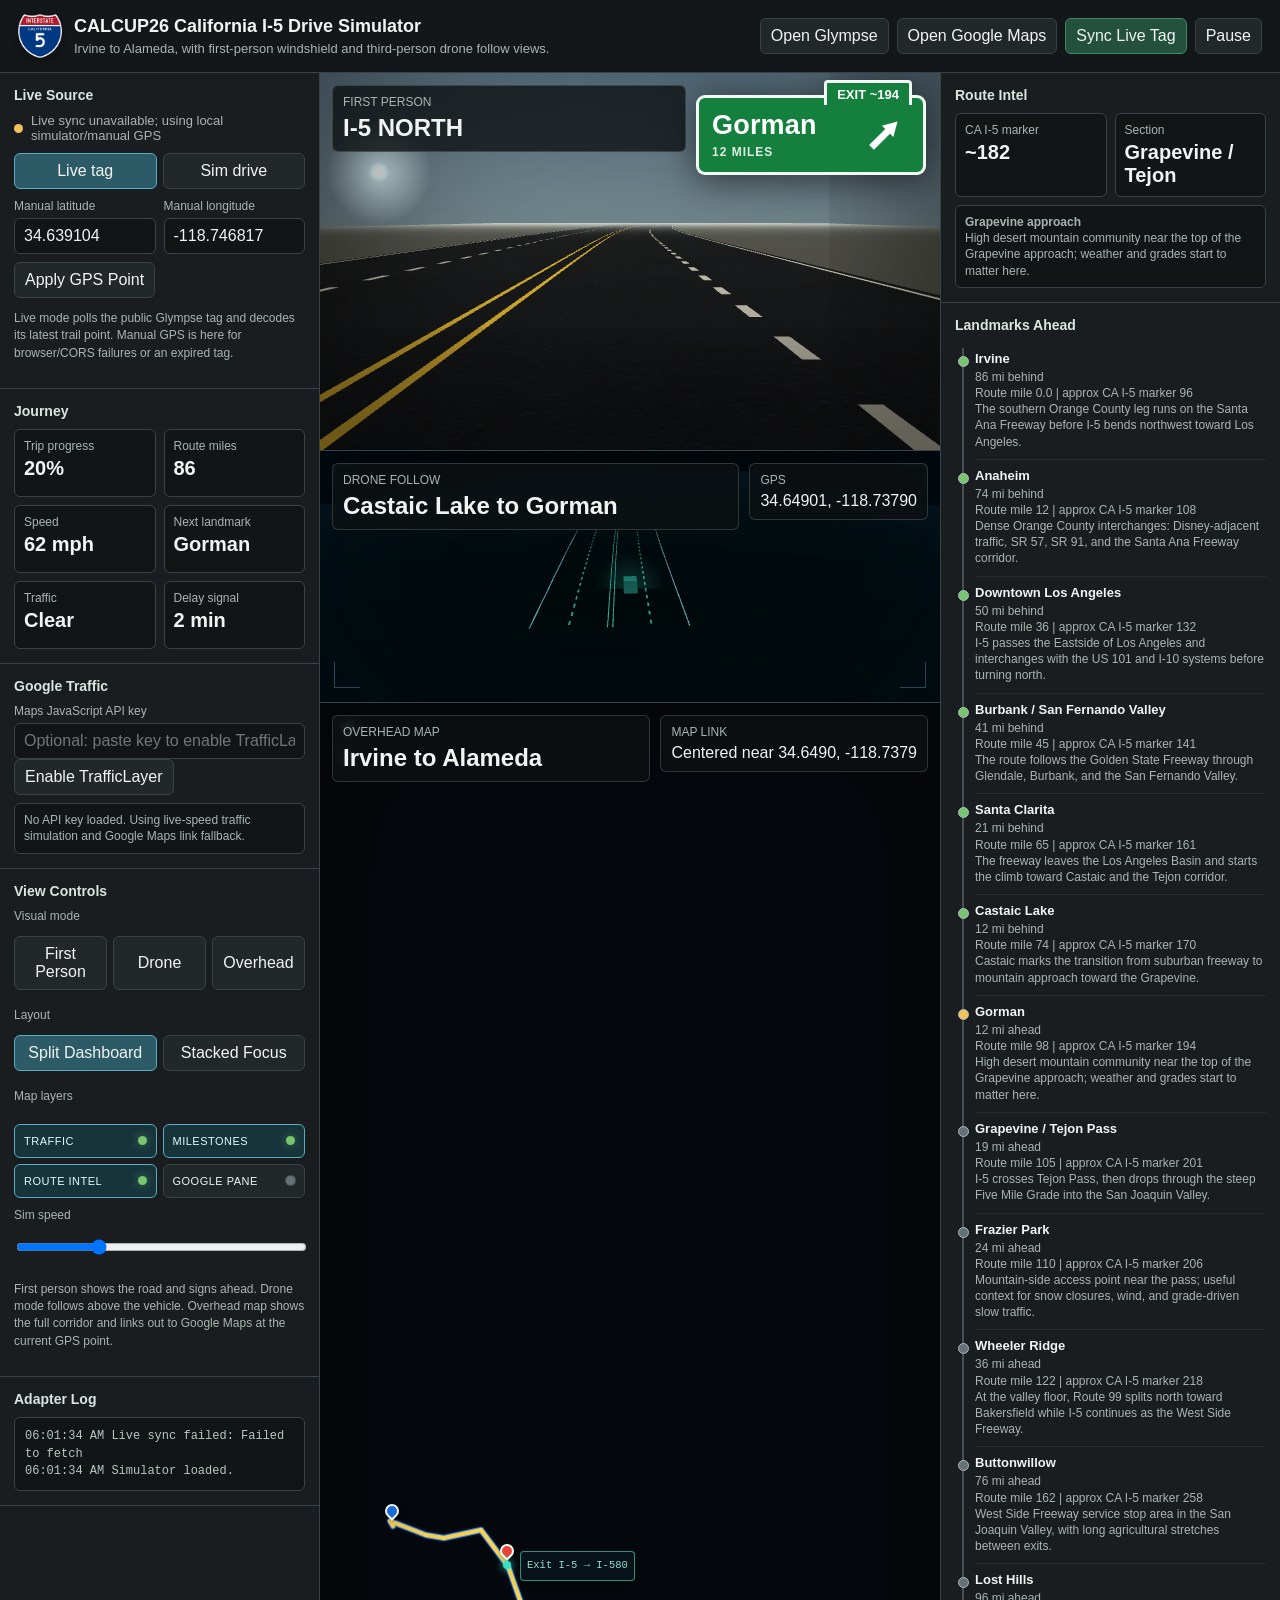
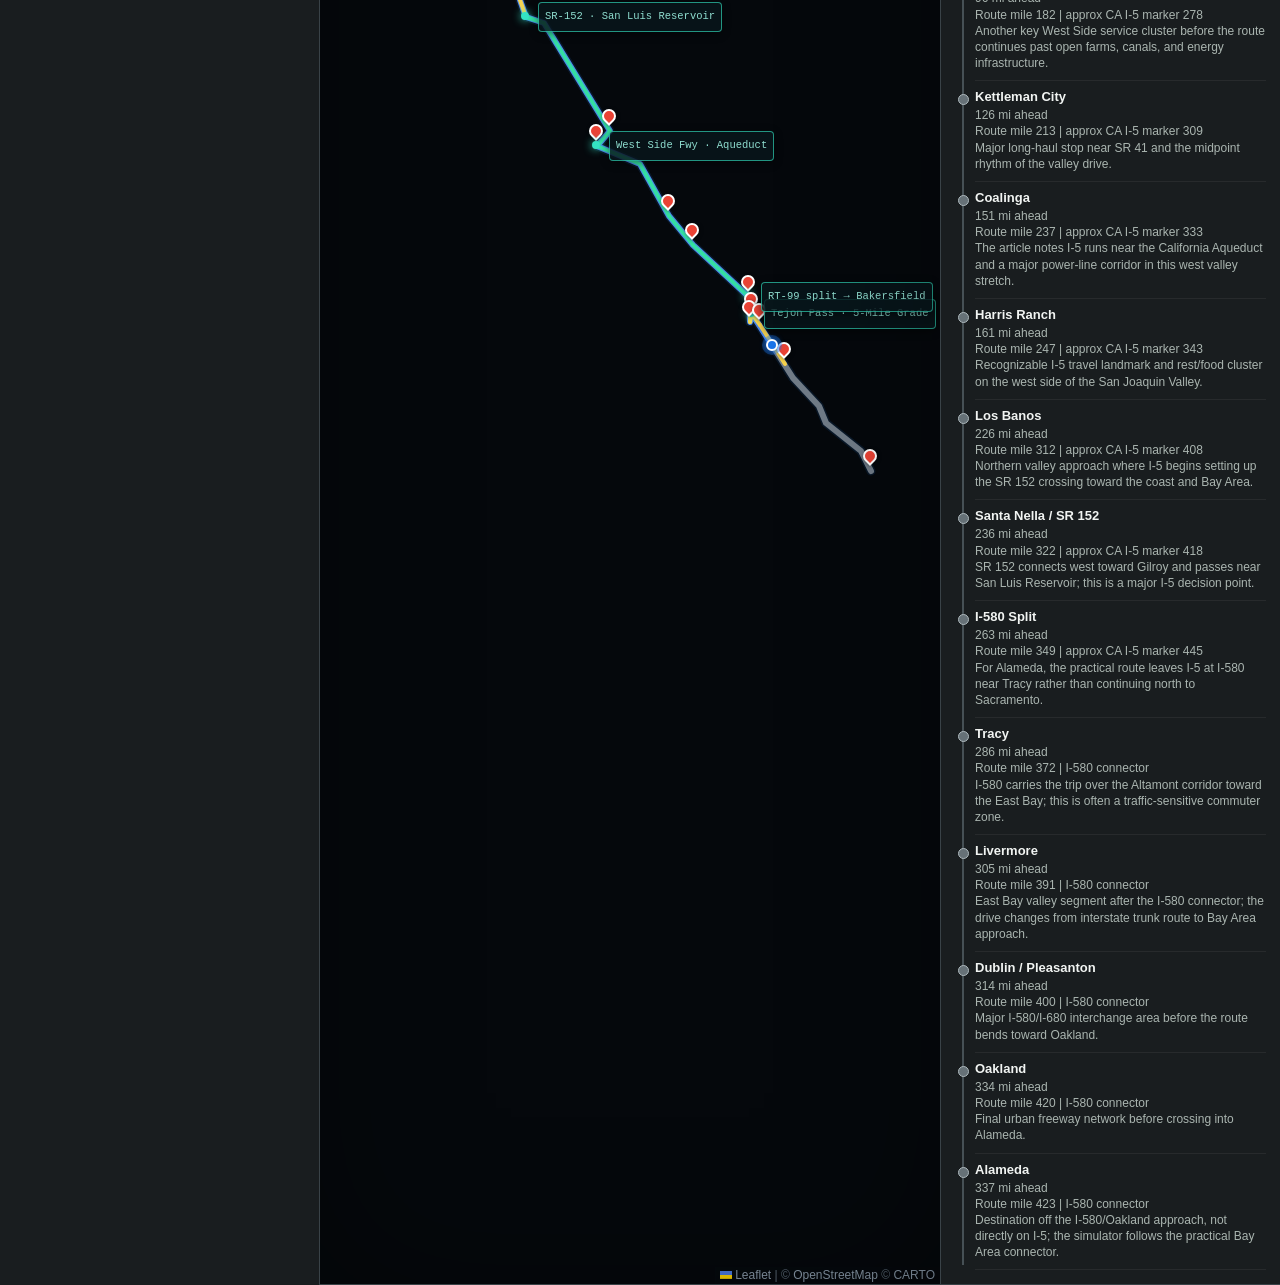
==== commit 79065b2e: "Use California freeway exit sign in dashboard HUD" ====
--- a/index.html
+++ b/index.html
@@ -213,6 +213,68 @@
       backdrop-filter: blur(4px);
     }
 
+    .exit-sign {
+      position: relative;
+      min-width: 230px;
+      filter: drop-shadow(0 6px 18px rgba(0,0,0,.55));
+      justify-self: end;
+      margin-top: 10px;
+      margin-right: 2px;
+    }
+
+    .exit-tab {
+      position: absolute;
+      right: 14px;
+      top: -15px;
+      z-index: 2;
+      background: #15803d;
+      color: #fff;
+      font-weight: 700;
+      font-size: 13px;
+      line-height: 1;
+      padding: 5px 10px 4px;
+      border: 3px solid rgba(255,255,255,.95);
+      border-bottom: 0;
+      border-radius: 4px 4px 0 0;
+      white-space: nowrap;
+    }
+
+    .exit-panel {
+      display: flex;
+      align-items: center;
+      justify-content: space-between;
+      gap: 14px;
+      min-width: 230px;
+      padding: 14px 16px;
+      background: #15803d;
+      border-radius: 9px;
+      box-shadow: inset 0 0 0 3px rgba(255,255,255,.95);
+    }
+
+    .exit-city {
+      color: #fff;
+      font-weight: 700;
+      font-size: 27px;
+      line-height: 1.04;
+      letter-spacing: .2px;
+      white-space: nowrap;
+    }
+
+    .exit-dist {
+      color: rgba(255,255,255,.86);
+      font-weight: 600;
+      font-size: 12px;
+      letter-spacing: 1px;
+      margin-top: 5px;
+      text-transform: uppercase;
+    }
+
+    .exit-arrow {
+      width: 52px;
+      height: 52px;
+      flex: 0 0 auto;
+    }
+
     .hud-title {
       font-size: 12px;
       color: var(--muted);
@@ -499,6 +561,25 @@
       }
       .stage {
         grid-template-rows: 48vh 36vh 36vh;
+      }
+      .exit-sign {
+        min-width: 150px;
+        margin-top: 8px;
+      }
+      .exit-panel {
+        min-width: 150px;
+        padding: 11px 12px;
+        gap: 8px;
+      }
+      .exit-city {
+        font-size: 18px;
+        max-width: 96px;
+        overflow: hidden;
+        text-overflow: ellipsis;
+      }
+      .exit-arrow {
+        width: 34px;
+        height: 34px;
       }
       .map-frame {
         width: 100%;
@@ -619,9 +700,18 @@
               <div class="hud-title">FIRST PERSON</div>
               <div class="big" id="roadSign">I-5 NORTH</div>
             </div>
-            <div class="hudbox">
-              <div class="hud-title">AHEAD</div>
-              <div id="aheadReadout">--</div>
+            <div class="exit-sign" aria-label="Next freeway guide sign">
+              <div class="exit-tab" id="exitMarker">EXIT --</div>
+              <div class="exit-panel">
+                <div class="exit-cities">
+                  <div class="exit-city" id="exitCity">--</div>
+                  <div class="exit-dist" id="aheadReadout">-- MILES</div>
+                </div>
+                <svg class="exit-arrow" viewBox="0 0 100 100" aria-hidden="true">
+                  <line x1="26" y1="74" x2="58" y2="42" stroke="#fff" stroke-width="13" stroke-linecap="butt"></line>
+                  <polygon points="76,24 68,54 46,32" fill="#fff"></polygon>
+                </svg>
+              </div>
             </div>
           </div>
         </div>
@@ -770,6 +860,8 @@
       delayMetric: document.getElementById("delayMetric"),
       roadSign: document.getElementById("roadSign"),
       aheadReadout: document.getElementById("aheadReadout"),
+      exitCity: document.getElementById("exitCity"),
+      exitMarker: document.getElementById("exitMarker"),
       locationReadout: document.getElementById("locationReadout"),
       gpsReadout: document.getElementById("gpsReadout"),
       mapReadout: document.getElementById("mapReadout"),
@@ -1026,7 +1118,9 @@
       els.trafficMetric.textContent = trafficLabel(state.trafficScore);
       els.delayMetric.textContent = `${state.trafficDelayMin} min`;
       els.roadSign.textContent = state.routeMile > route[19].mile ? "I-580 / BAY AREA" : "I-5 NORTH";
-      els.aheadReadout.textContent = `${next.name} in ${fmtMiles(ahead)} mi`;
+      els.exitCity.textContent = next.name;
+      els.aheadReadout.textContent = `${fmtMiles(ahead)} MILES`;
+      els.exitMarker.textContent = state.routeMile > route[17].mile ? "EXIT I-580" : `EXIT ~${Math.round(next.mile + 96)}`;
       els.locationReadout.textContent = currentSegmentName();
       els.gpsReadout.textContent = `${state.position.lat.toFixed(5)}, ${state.position.lng.toFixed(5)}`;
       els.mapReadout.textContent = `Centered near ${state.position.lat.toFixed(4)}, ${state.position.lng.toFixed(4)}`;
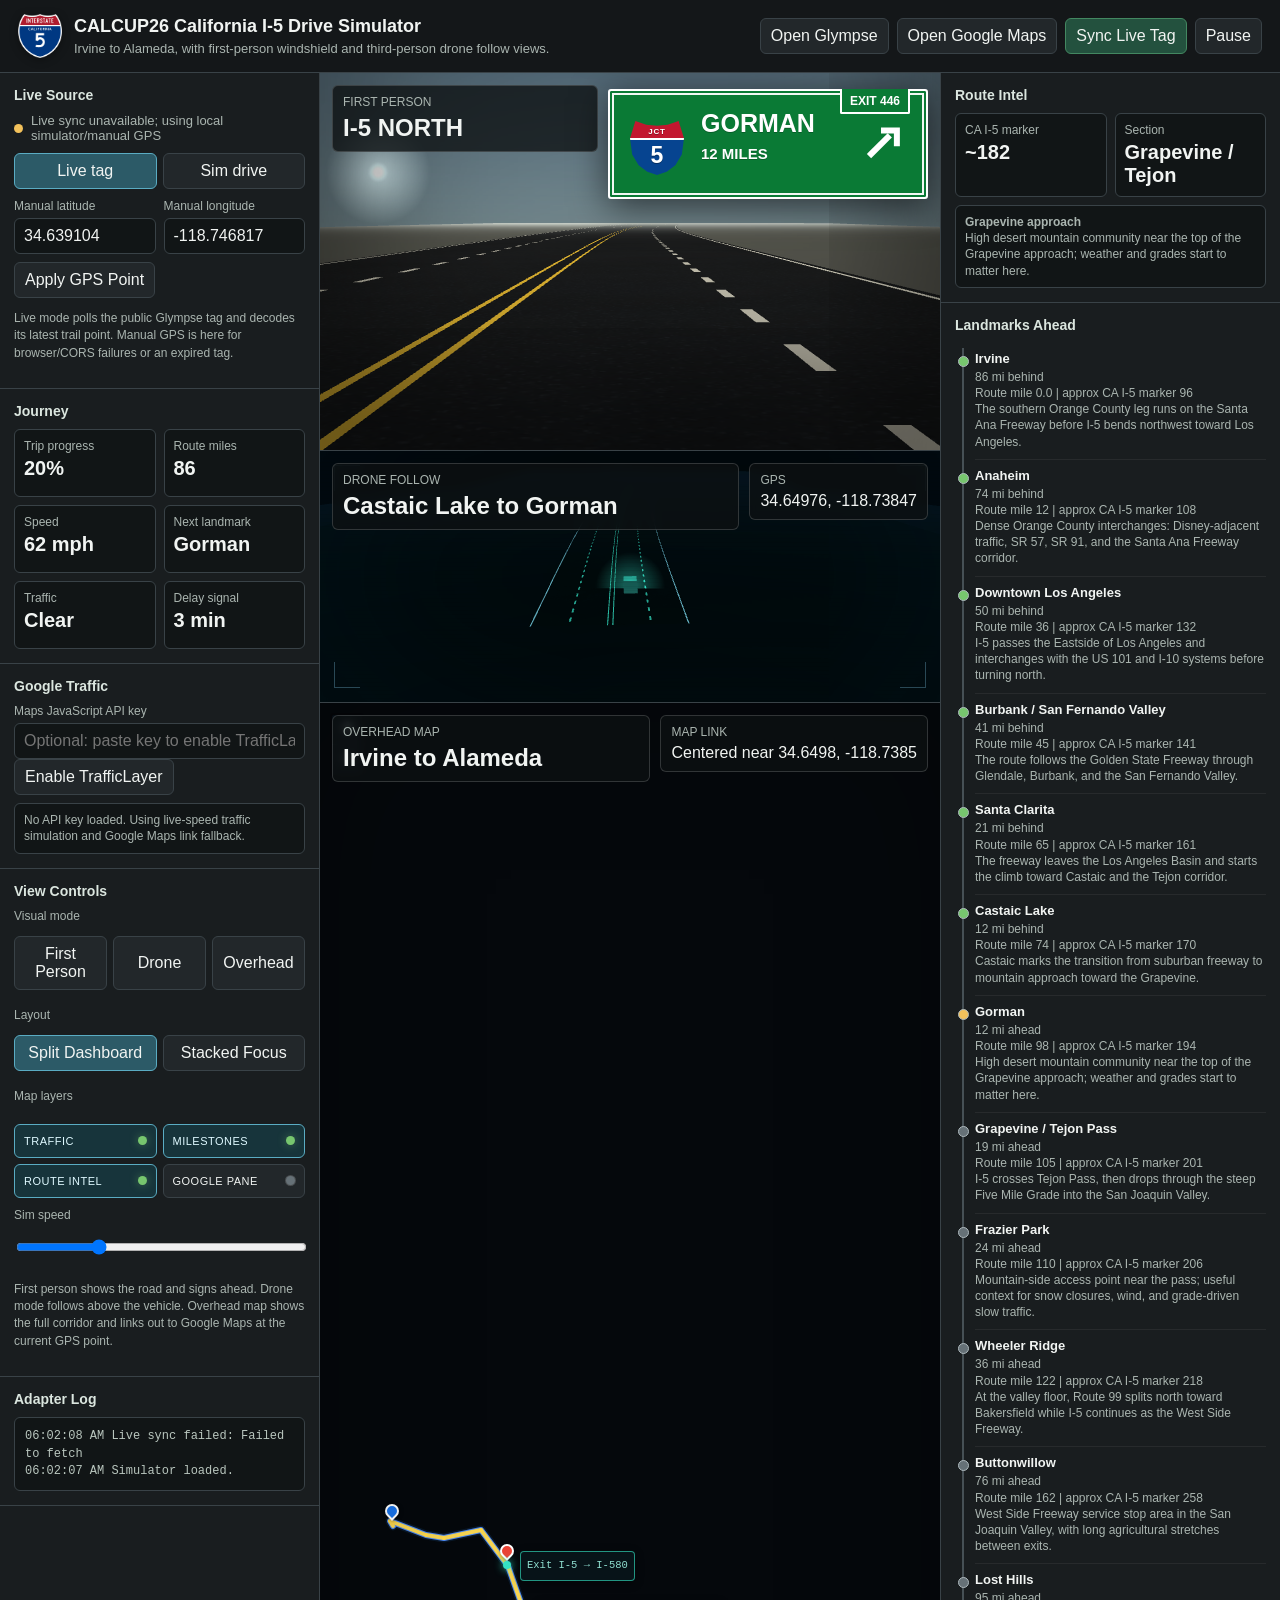
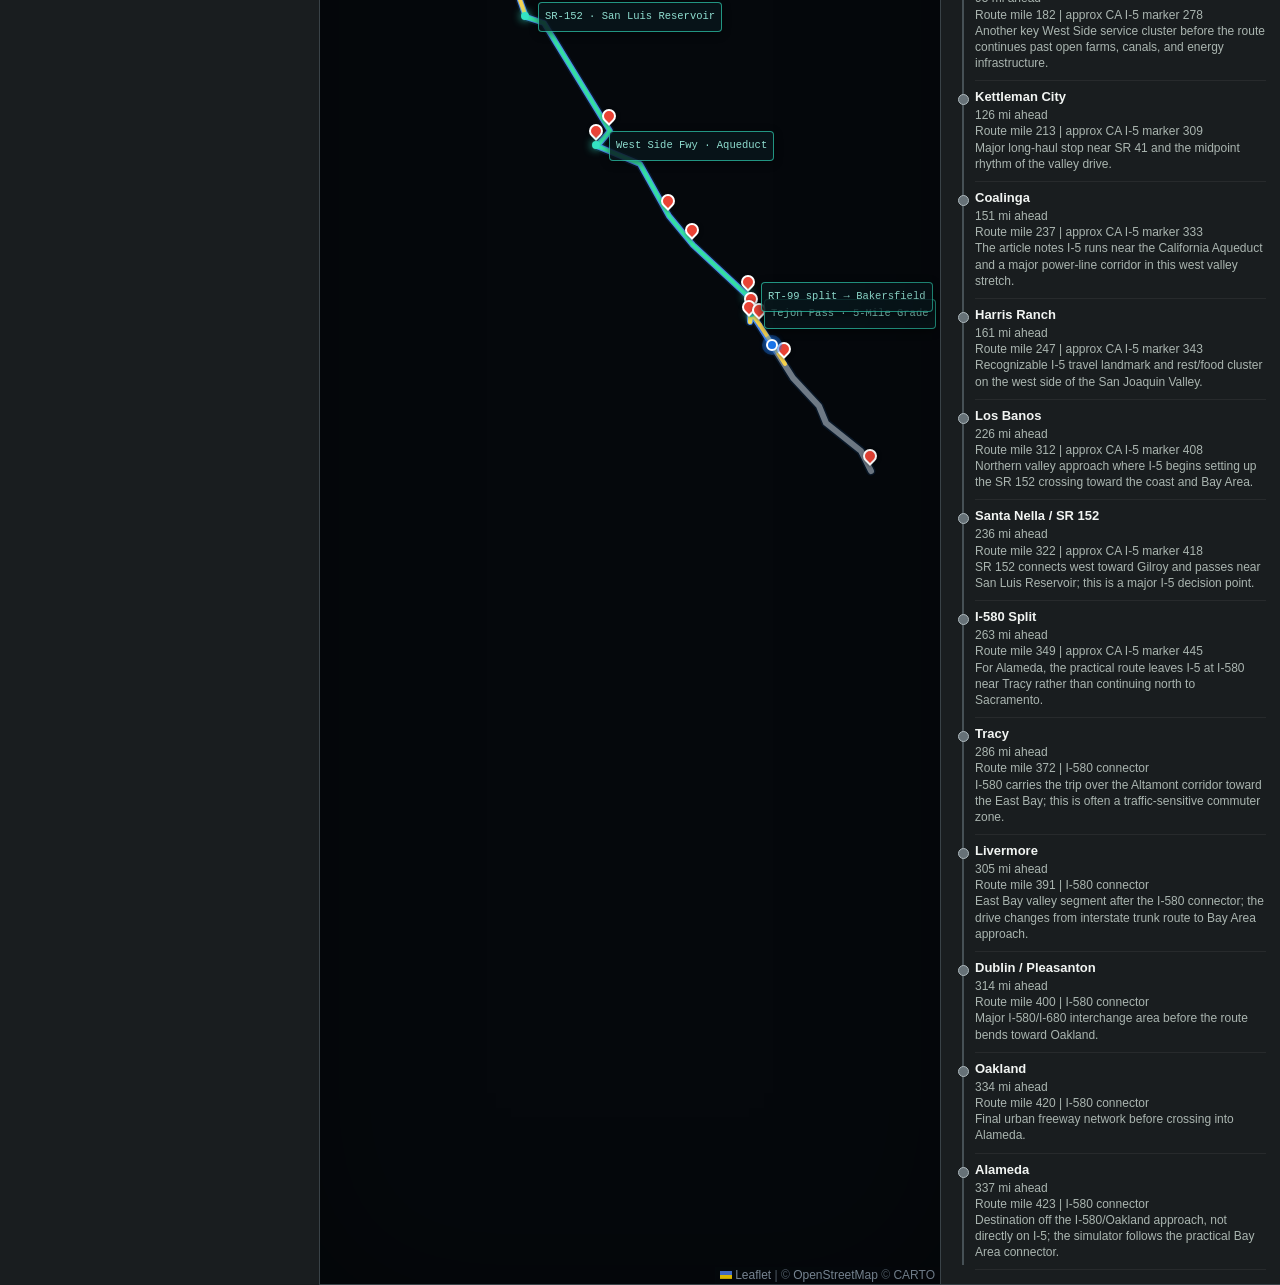
==== commit b341c762: "Refine California exit guide sign HUD" ====
--- a/index.html
+++ b/index.html
@@ -215,63 +215,114 @@
 
     .exit-sign {
       position: relative;
-      min-width: 230px;
-      filter: drop-shadow(0 6px 18px rgba(0,0,0,.55));
+      width: min(320px, 34vw);
+      min-width: 260px;
+      filter: drop-shadow(0 8px 18px rgba(0,0,0,.58));
       justify-self: end;
-      margin-top: 10px;
-      margin-right: 2px;
+      margin-top: 4px;
+      margin-right: 0;
+      color: #fff;
+      font-family: "Arial Narrow", "Helvetica Neue", Arial, sans-serif;
     }
 
     .exit-tab {
       position: absolute;
-      right: 14px;
-      top: -15px;
+      right: 18px;
+      top: 0;
       z-index: 2;
-      background: #15803d;
+      min-width: 70px;
+      text-align: center;
+      background: #0a7a35;
       color: #fff;
-      font-weight: 700;
-      font-size: 13px;
+      font-weight: 800;
+      font-size: 12px;
       line-height: 1;
-      padding: 5px 10px 4px;
-      border: 3px solid rgba(255,255,255,.95);
-      border-bottom: 0;
-      border-radius: 4px 4px 0 0;
+      padding: 6px 8px 5px;
+      border: 2px solid #fff;
+      border-top: 0;
+      border-radius: 0 0 2px 2px;
       white-space: nowrap;
+      text-transform: uppercase;
     }
 
     .exit-panel {
-      display: flex;
-      align-items: center;
-      justify-content: space-between;
-      gap: 14px;
-      min-width: 230px;
-      padding: 14px 16px;
-      background: #15803d;
-      border-radius: 9px;
-      box-shadow: inset 0 0 0 3px rgba(255,255,255,.95);
+      display: grid;
+      grid-template-columns: 64px 1fr 54px;
+      grid-template-rows: auto auto;
+      column-gap: 12px;
+      min-height: 110px;
+      padding: 20px 15px 12px;
+      background: #0a7a35;
+      border-radius: 3px;
+      border: 2px solid #fff;
+      box-shadow:
+        inset 0 0 0 2px #0a7a35,
+        inset 0 0 0 4px rgba(255,255,255,.94);
+    }
+
+    .exit-shield {
+      grid-row: 1 / span 2;
+      align-self: center;
+      justify-self: center;
+      width: 54px;
+      height: 54px;
+      display: grid;
+      place-items: center;
+      color: #fff;
+      font-weight: 900;
+      font-size: 23px;
+      line-height: 1;
+      letter-spacing: 0;
+      text-shadow: 0 1px 0 rgba(0,0,0,.32);
+      background:
+        linear-gradient(#c2172f 0 31%, #fff 31% 36%, #064490 36% 100%);
+      clip-path: polygon(10% 0, 30% 7%, 50% 9%, 70% 7%, 90% 0, 100% 32%, 96% 62%, 84% 82%, 68% 94%, 50% 100%, 32% 94%, 16% 82%, 4% 62%, 0 32%);
+      box-shadow: 0 0 0 2px #fff;
+    }
+
+    .exit-shield::before {
+      content: "JCT";
+      position: absolute;
+      transform: translateY(-16px);
+      font-size: 8px;
+      font-weight: 900;
+      letter-spacing: .8px;
+    }
+
+    .exit-shield span {
+      transform: translateY(7px);
     }
 
     .exit-city {
       color: #fff;
-      font-weight: 700;
-      font-size: 27px;
-      line-height: 1.04;
-      letter-spacing: .2px;
+      font-weight: 800;
+      font-size: 25px;
+      line-height: .96;
+      letter-spacing: 0;
       white-space: nowrap;
+      text-transform: uppercase;
+      text-shadow: 0 1px 0 rgba(0,0,0,.22);
     }
 
     .exit-dist {
-      color: rgba(255,255,255,.86);
-      font-weight: 600;
-      font-size: 12px;
-      letter-spacing: 1px;
-      margin-top: 5px;
+      grid-column: 2 / span 2;
+      color: #fff;
+      font-weight: 800;
+      font-size: 15px;
+      letter-spacing: 0;
+      align-self: end;
+      margin-top: 10px;
       text-transform: uppercase;
+      text-shadow: 0 1px 0 rgba(0,0,0,.22);
     }
 
     .exit-arrow {
-      width: 52px;
-      height: 52px;
+      grid-column: 3;
+      grid-row: 1;
+      align-self: center;
+      justify-self: center;
+      width: 46px;
+      height: 46px;
       flex: 0 0 auto;
     }
 
@@ -563,23 +614,47 @@
         grid-template-rows: 48vh 36vh 36vh;
       }
       .exit-sign {
-        min-width: 150px;
-        margin-top: 8px;
+        width: 190px;
+        min-width: 190px;
+        margin-top: 2px;
       }
       .exit-panel {
-        min-width: 150px;
-        padding: 11px 12px;
-        gap: 8px;
+        grid-template-columns: 42px 1fr 34px;
+        column-gap: 8px;
+        min-height: 76px;
+        padding: 15px 10px 9px;
       }
       .exit-city {
-        font-size: 18px;
-        max-width: 96px;
+        font-size: 16px;
+        max-width: 84px;
         overflow: hidden;
         text-overflow: ellipsis;
       }
+      .exit-tab {
+        right: 12px;
+        min-width: 52px;
+        padding: 5px 6px 4px;
+        font-size: 10px;
+      }
+      .exit-shield {
+        width: 36px;
+        height: 36px;
+        font-size: 15px;
+      }
+      .exit-shield::before {
+        transform: translateY(-11px);
+        font-size: 6px;
+      }
+      .exit-shield span {
+        transform: translateY(5px);
+      }
+      .exit-dist {
+        font-size: 10px;
+        margin-top: 6px;
+      }
       .exit-arrow {
-        width: 34px;
-        height: 34px;
+        width: 30px;
+        height: 30px;
       }
       .map-frame {
         width: 100%;
@@ -703,13 +778,14 @@
             <div class="exit-sign" aria-label="Next freeway guide sign">
               <div class="exit-tab" id="exitMarker">EXIT --</div>
               <div class="exit-panel">
+                <div class="exit-shield" aria-hidden="true"><span id="exitRoute">5</span></div>
                 <div class="exit-cities">
                   <div class="exit-city" id="exitCity">--</div>
                   <div class="exit-dist" id="aheadReadout">-- MILES</div>
                 </div>
                 <svg class="exit-arrow" viewBox="0 0 100 100" aria-hidden="true">
-                  <line x1="26" y1="74" x2="58" y2="42" stroke="#fff" stroke-width="13" stroke-linecap="butt"></line>
-                  <polygon points="76,24 68,54 46,32" fill="#fff"></polygon>
+                  <path d="M22 76 L58 40" stroke="#fff" stroke-width="13" stroke-linecap="square"></path>
+                  <path d="M50 25 H78 V53" fill="none" stroke="#fff" stroke-width="13" stroke-linecap="square" stroke-linejoin="miter"></path>
                 </svg>
               </div>
             </div>
@@ -862,6 +938,7 @@
       aheadReadout: document.getElementById("aheadReadout"),
       exitCity: document.getElementById("exitCity"),
       exitMarker: document.getElementById("exitMarker"),
+      exitRoute: document.getElementById("exitRoute"),
       locationReadout: document.getElementById("locationReadout"),
       gpsReadout: document.getElementById("gpsReadout"),
       mapReadout: document.getElementById("mapReadout"),
@@ -1117,10 +1194,12 @@
       els.nextMetric.textContent = next.name.split(" / ")[0];
       els.trafficMetric.textContent = trafficLabel(state.trafficScore);
       els.delayMetric.textContent = `${state.trafficDelayMin} min`;
+      const bayConnector = state.routeMile >= route[17].mile;
       els.roadSign.textContent = state.routeMile > route[19].mile ? "I-580 / BAY AREA" : "I-5 NORTH";
-      els.exitCity.textContent = next.name;
+      els.exitRoute.textContent = bayConnector ? "580" : "5";
+      els.exitCity.textContent = next.name.replace(" / ", " ");
       els.aheadReadout.textContent = `${fmtMiles(ahead)} MILES`;
-      els.exitMarker.textContent = state.routeMile > route[17].mile ? "EXIT I-580" : `EXIT ~${Math.round(next.mile + 96)}`;
+      els.exitMarker.textContent = bayConnector ? "EXIT" : "EXIT 446";
       els.locationReadout.textContent = currentSegmentName();
       els.gpsReadout.textContent = `${state.position.lat.toFixed(5)}, ${state.position.lng.toFixed(5)}`;
       els.mapReadout.textContent = `Centered near ${state.position.lat.toFixed(4)}, ${state.position.lng.toFixed(4)}`;
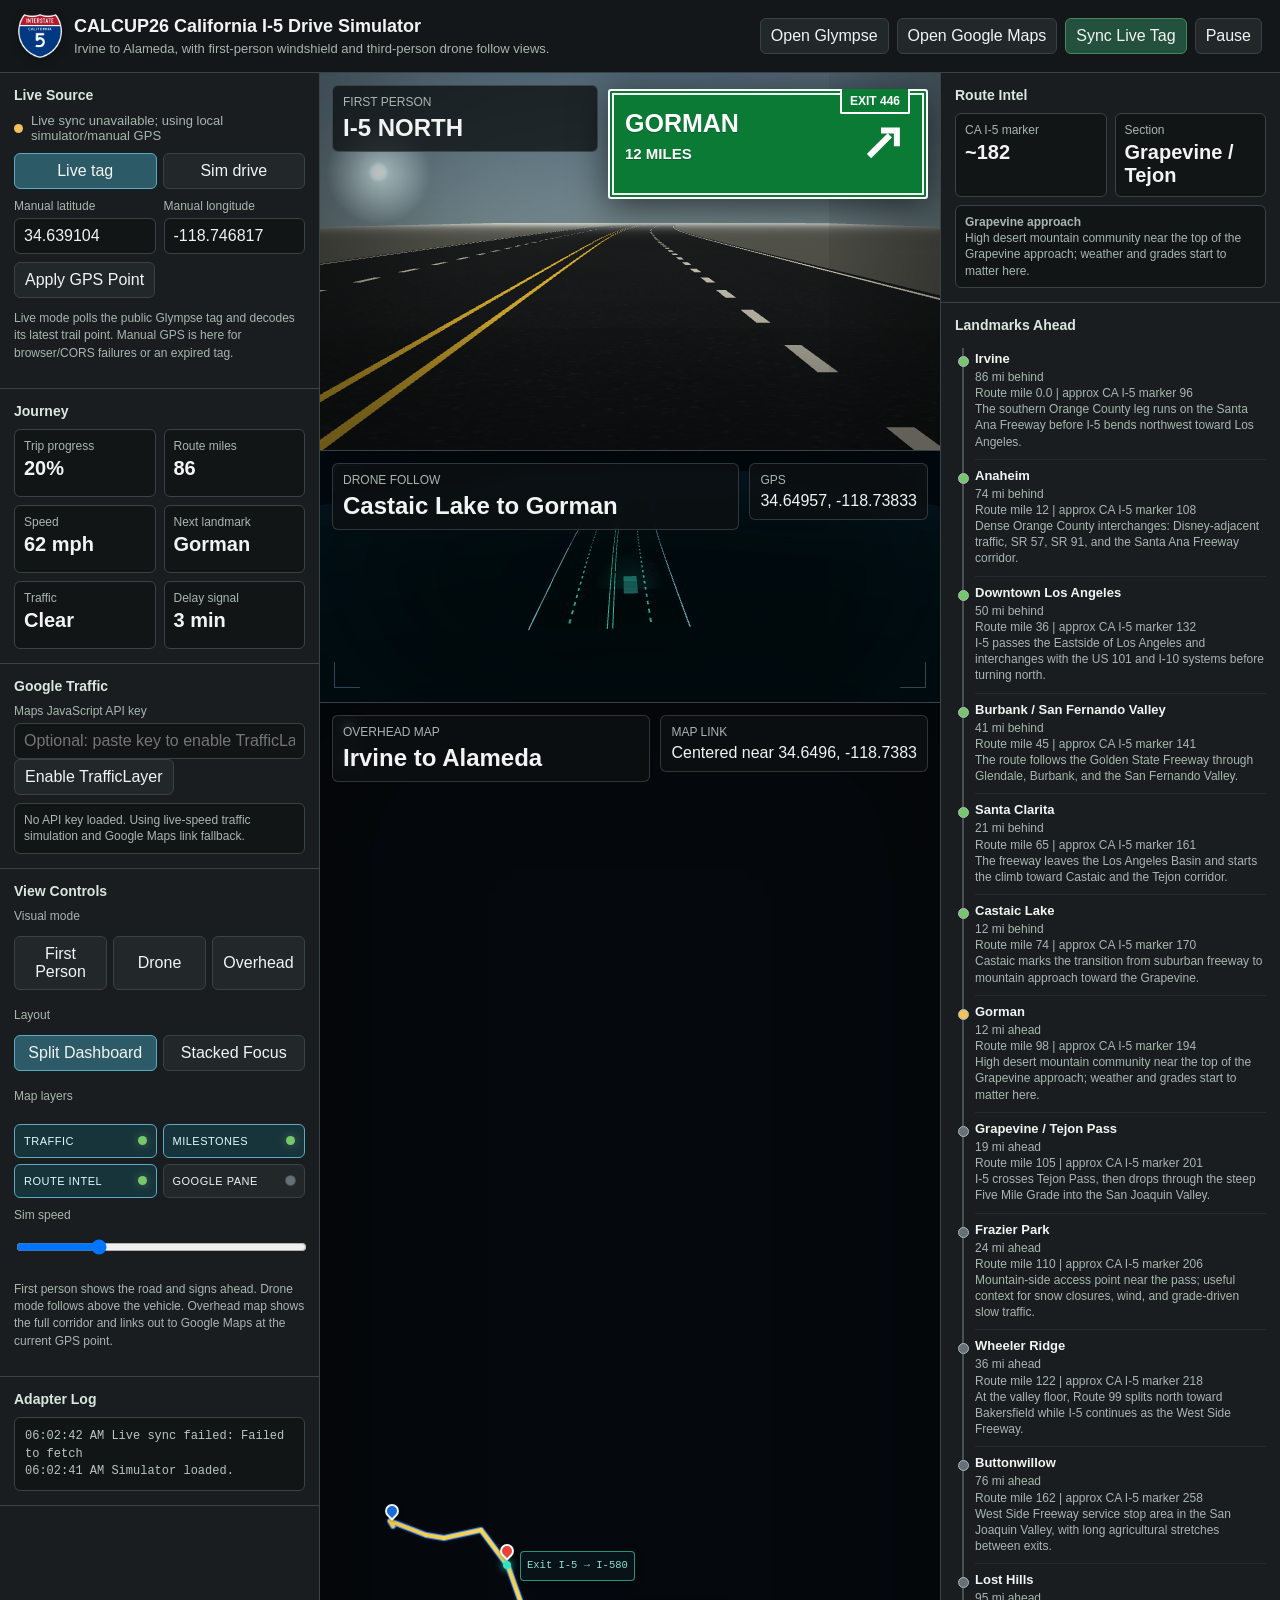
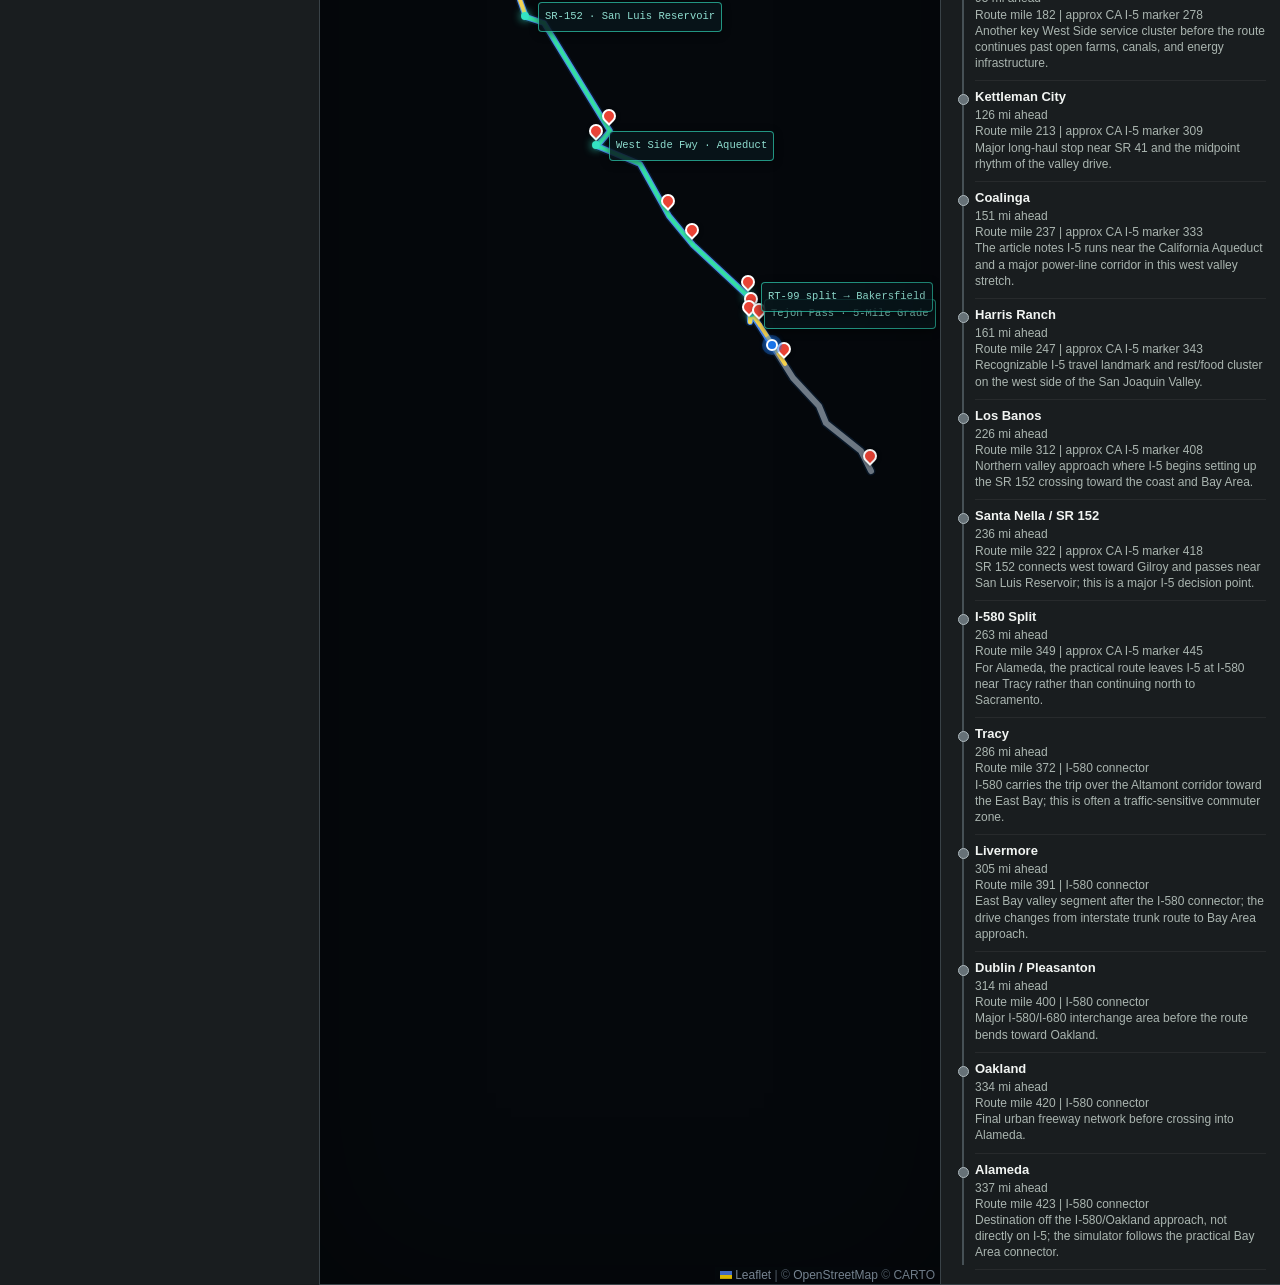
==== commit 0350704f: "Remove route shield from exit sign HUD" ====
--- a/index.html
+++ b/index.html
@@ -247,7 +247,7 @@
 
     .exit-panel {
       display: grid;
-      grid-template-columns: 64px 1fr 54px;
+      grid-template-columns: 1fr 54px;
       grid-template-rows: auto auto;
       column-gap: 12px;
       min-height: 110px;
@@ -260,39 +260,6 @@
         inset 0 0 0 4px rgba(255,255,255,.94);
     }
 
-    .exit-shield {
-      grid-row: 1 / span 2;
-      align-self: center;
-      justify-self: center;
-      width: 54px;
-      height: 54px;
-      display: grid;
-      place-items: center;
-      color: #fff;
-      font-weight: 900;
-      font-size: 23px;
-      line-height: 1;
-      letter-spacing: 0;
-      text-shadow: 0 1px 0 rgba(0,0,0,.32);
-      background:
-        linear-gradient(#c2172f 0 31%, #fff 31% 36%, #064490 36% 100%);
-      clip-path: polygon(10% 0, 30% 7%, 50% 9%, 70% 7%, 90% 0, 100% 32%, 96% 62%, 84% 82%, 68% 94%, 50% 100%, 32% 94%, 16% 82%, 4% 62%, 0 32%);
-      box-shadow: 0 0 0 2px #fff;
-    }
-
-    .exit-shield::before {
-      content: "JCT";
-      position: absolute;
-      transform: translateY(-16px);
-      font-size: 8px;
-      font-weight: 900;
-      letter-spacing: .8px;
-    }
-
-    .exit-shield span {
-      transform: translateY(7px);
-    }
-
     .exit-city {
       color: #fff;
       font-weight: 800;
@@ -305,7 +272,7 @@
     }
 
     .exit-dist {
-      grid-column: 2 / span 2;
+      grid-column: 1 / span 2;
       color: #fff;
       font-weight: 800;
       font-size: 15px;
@@ -317,7 +284,7 @@
     }
 
     .exit-arrow {
-      grid-column: 3;
+      grid-column: 2;
       grid-row: 1;
       align-self: center;
       justify-self: center;
@@ -619,7 +586,7 @@
         margin-top: 2px;
       }
       .exit-panel {
-        grid-template-columns: 42px 1fr 34px;
+        grid-template-columns: 1fr 34px;
         column-gap: 8px;
         min-height: 76px;
         padding: 15px 10px 9px;
@@ -635,18 +602,6 @@
         min-width: 52px;
         padding: 5px 6px 4px;
         font-size: 10px;
-      }
-      .exit-shield {
-        width: 36px;
-        height: 36px;
-        font-size: 15px;
-      }
-      .exit-shield::before {
-        transform: translateY(-11px);
-        font-size: 6px;
-      }
-      .exit-shield span {
-        transform: translateY(5px);
       }
       .exit-dist {
         font-size: 10px;
@@ -778,7 +733,6 @@
             <div class="exit-sign" aria-label="Next freeway guide sign">
               <div class="exit-tab" id="exitMarker">EXIT --</div>
               <div class="exit-panel">
-                <div class="exit-shield" aria-hidden="true"><span id="exitRoute">5</span></div>
                 <div class="exit-cities">
                   <div class="exit-city" id="exitCity">--</div>
                   <div class="exit-dist" id="aheadReadout">-- MILES</div>
@@ -938,7 +892,6 @@
       aheadReadout: document.getElementById("aheadReadout"),
       exitCity: document.getElementById("exitCity"),
       exitMarker: document.getElementById("exitMarker"),
-      exitRoute: document.getElementById("exitRoute"),
       locationReadout: document.getElementById("locationReadout"),
       gpsReadout: document.getElementById("gpsReadout"),
       mapReadout: document.getElementById("mapReadout"),
@@ -1196,7 +1149,6 @@
       els.delayMetric.textContent = `${state.trafficDelayMin} min`;
       const bayConnector = state.routeMile >= route[17].mile;
       els.roadSign.textContent = state.routeMile > route[19].mile ? "I-580 / BAY AREA" : "I-5 NORTH";
-      els.exitRoute.textContent = bayConnector ? "580" : "5";
       els.exitCity.textContent = next.name.replace(" / ", " ");
       els.aheadReadout.textContent = `${fmtMiles(ahead)} MILES`;
       els.exitMarker.textContent = bayConnector ? "EXIT" : "EXIT 446";
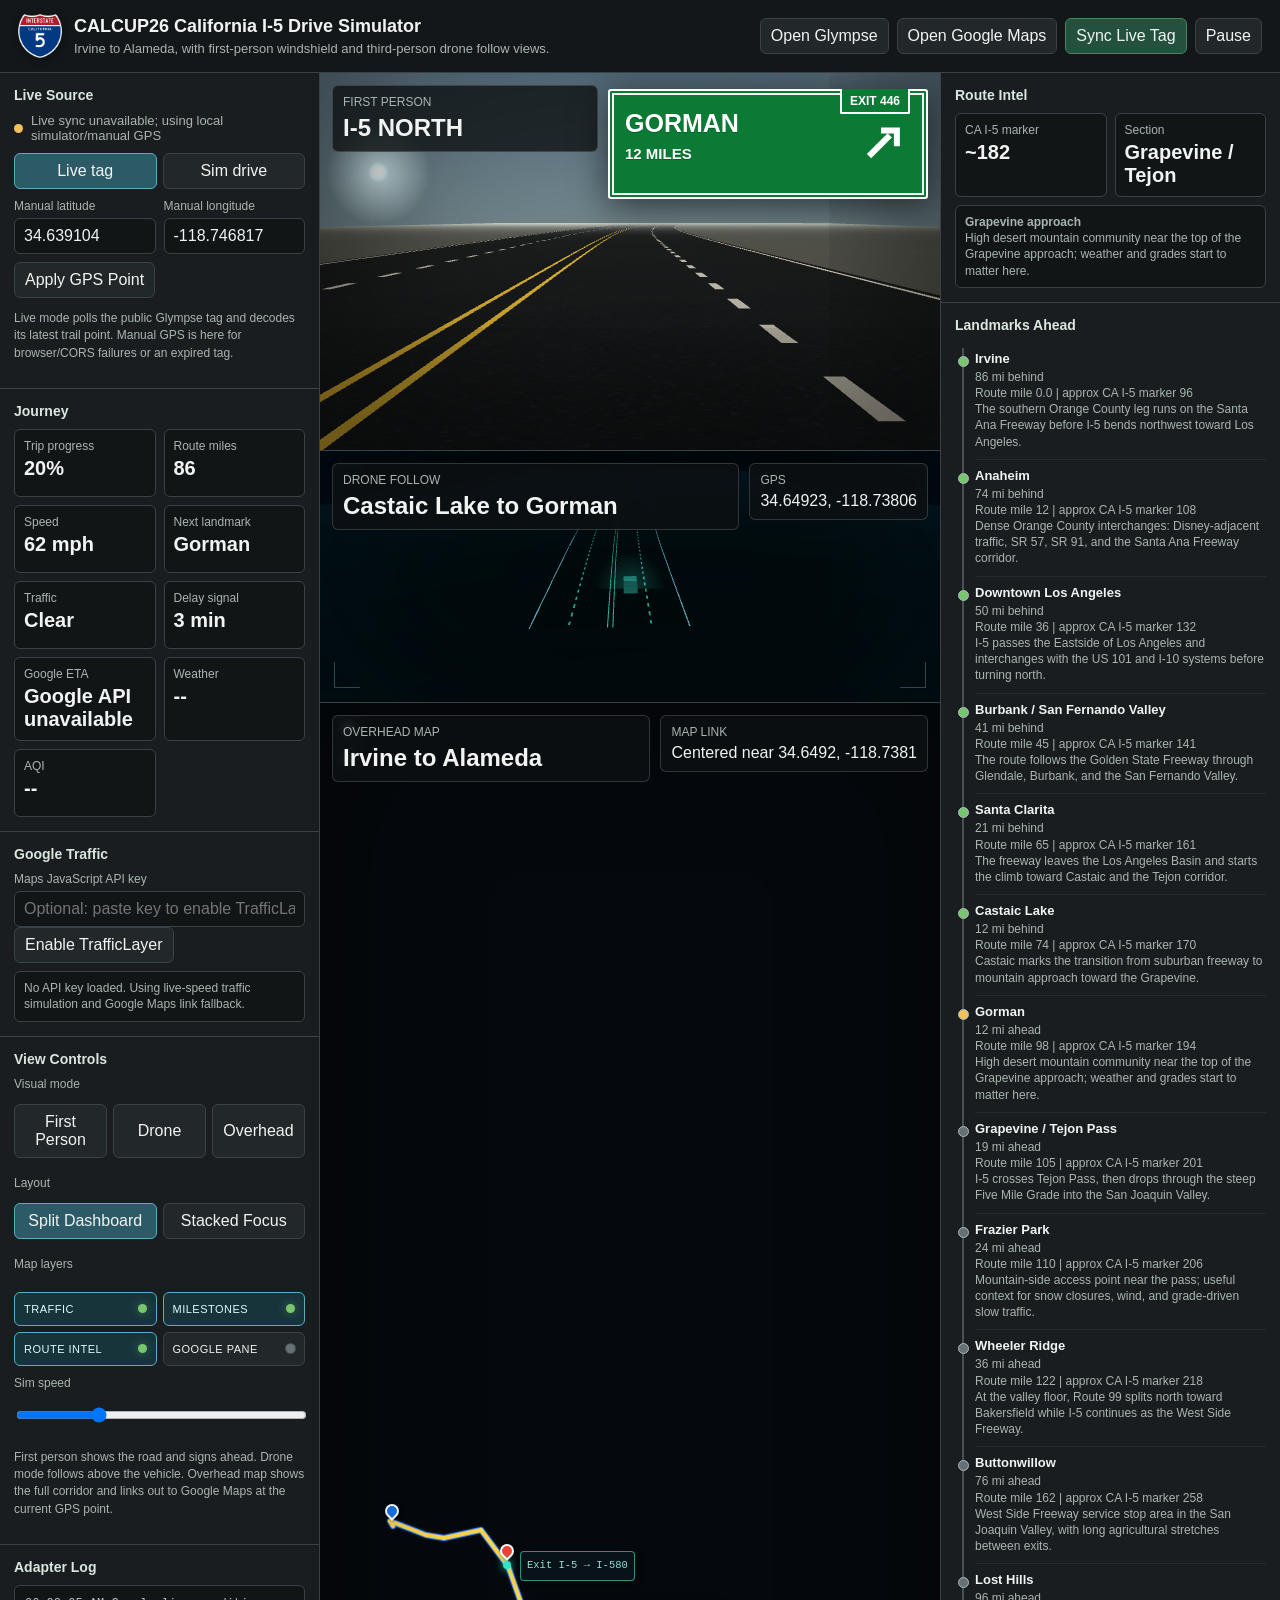
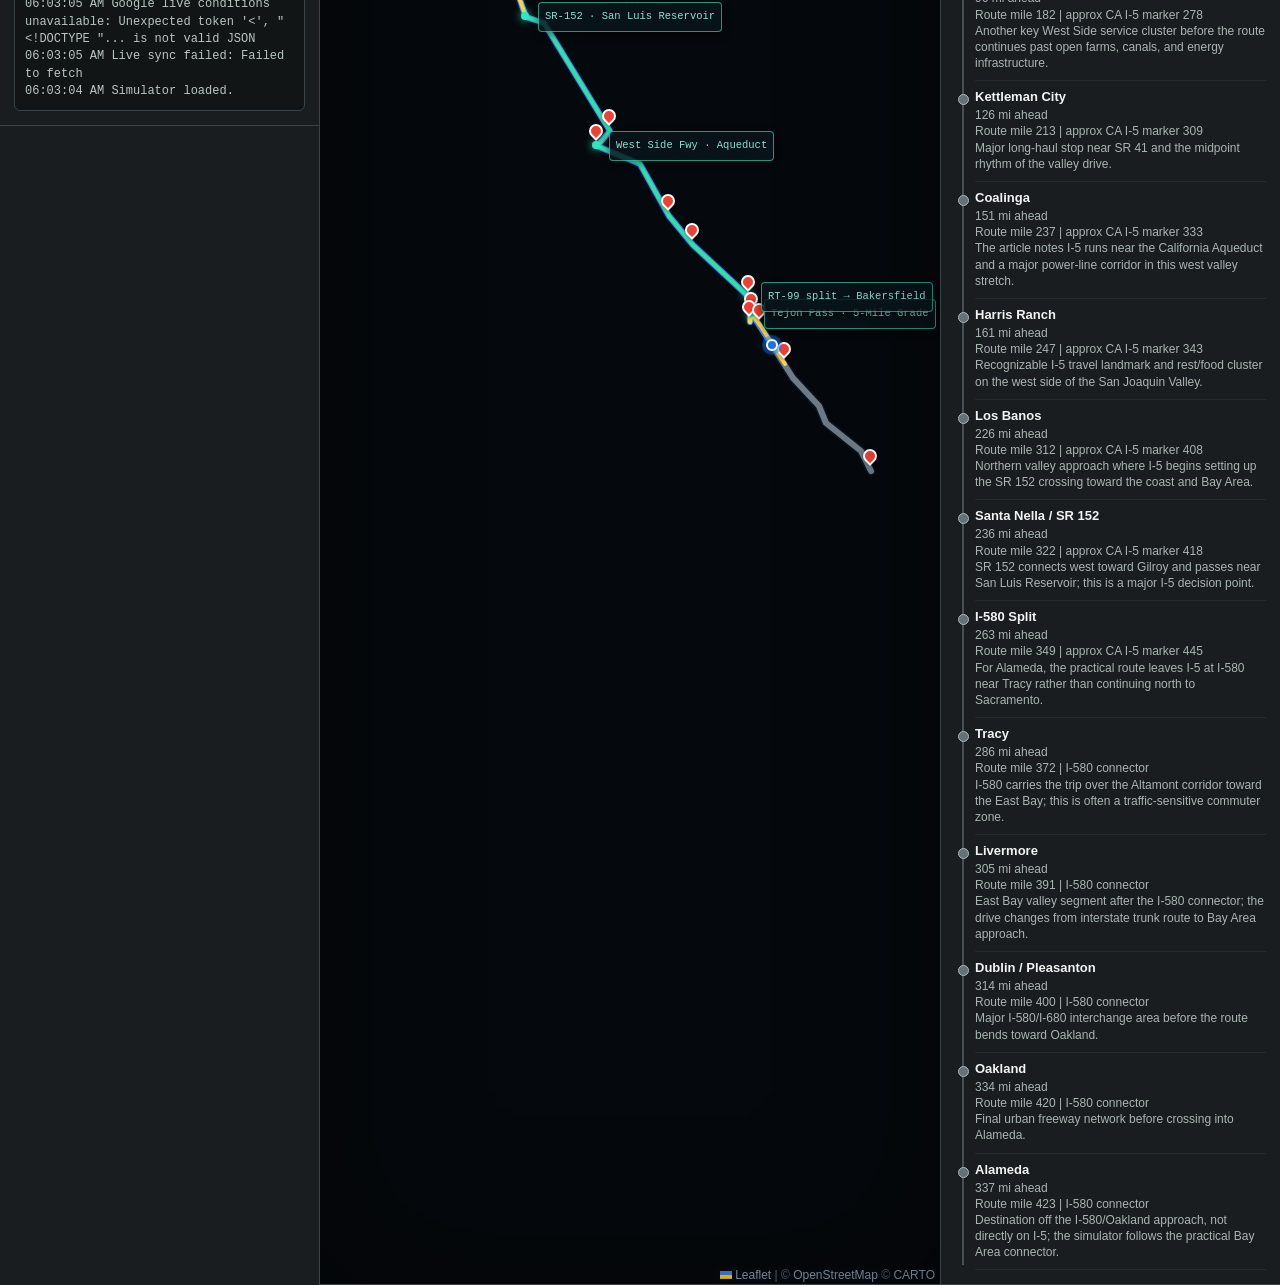
==== commit b2cdd26a: "Add Google live conditions API" ====
--- a/index.html
+++ b/index.html
@@ -677,6 +677,9 @@
             <div class="metric"><span>Next landmark</span><strong id="nextMetric">--</strong></div>
             <div class="metric"><span>Traffic</span><strong id="trafficMetric">--</strong></div>
             <div class="metric"><span>Delay signal</span><strong id="delayMetric">--</strong></div>
+            <div class="metric"><span>Google ETA</span><strong id="googleEtaMetric">--</strong></div>
+            <div class="metric"><span>Weather</span><strong id="weatherMetric">--</strong></div>
+            <div class="metric"><span>AQI</span><strong id="aqiMetric">--</strong></div>
           </div>
         </section>
 
@@ -864,6 +867,10 @@
       trafficScore: 0.15,
       trafficDelayMin: 0,
       trafficSummary: "Flowing",
+      liveConditions: null,
+      liveConditionsStatus: "Waiting",
+      liveConditionsInFlight: false,
+      lastConditionsFetch: 0,
       googleTrafficReady: false,
       googleMap: null,
       googleMarker: null,
@@ -888,6 +895,9 @@
       nextMetric: document.getElementById("nextMetric"),
       trafficMetric: document.getElementById("trafficMetric"),
       delayMetric: document.getElementById("delayMetric"),
+      googleEtaMetric: document.getElementById("googleEtaMetric"),
+      weatherMetric: document.getElementById("weatherMetric"),
+      aqiMetric: document.getElementById("aqiMetric"),
       roadSign: document.getElementById("roadSign"),
       aheadReadout: document.getElementById("aheadReadout"),
       exitCity: document.getElementById("exitCity"),
@@ -1057,6 +1067,45 @@
       state.trafficLevel = trafficLabel(score).toLowerCase();
       state.trafficSummary = `${trafficLabel(score)} near ${zone.name}`;
       state.trafficDelayMin = Math.round(score * score * 34);
+    }
+
+    function liveConditionsUrl() {
+      const params = new URLSearchParams({
+        lat: state.position.lat.toFixed(6),
+        lng: state.position.lng.toFixed(6),
+        destLat: route[route.length - 1].lat.toFixed(6),
+        destLng: route[route.length - 1].lng.toFixed(6)
+      });
+      const localStatic = ["127.0.0.1", "localhost"].includes(location.hostname) && location.port === "4188";
+      const base = localStatic ? "http://localhost:3000" : "";
+      return `${base}/api/live-conditions?${params}`;
+    }
+
+    async function fetchLiveConditions(force = false) {
+      const now = Date.now();
+      if (state.liveConditionsInFlight) return;
+      if (!force && now - state.lastConditionsFetch < 120000) return;
+      state.liveConditionsInFlight = true;
+      state.lastConditionsFetch = now;
+
+      try {
+        const response = await fetch(liveConditionsUrl(), { cache: "no-store" });
+        const data = await response.json();
+        if (!response.ok || data.error) throw new Error(data.error || `HTTP ${response.status}`);
+        state.liveConditions = data;
+        state.liveConditionsStatus = data.sources?.errors?.length ? "Partial Google data" : "Google live";
+        if (data.traffic?.severity) {
+          const severityScore = { clear: .14, light: .32, moderate: .54, heavy: .78 };
+          state.trafficScore = Math.max(state.trafficScore, severityScore[data.traffic.severity] || state.trafficScore);
+          state.trafficDelayMin = data.traffic.trafficDelayMinutes ?? state.trafficDelayMin;
+        }
+        log(`Google live conditions updated: ${state.liveConditionsStatus}.`);
+      } catch (error) {
+        state.liveConditionsStatus = "Google API unavailable";
+        log(`Google live conditions unavailable: ${error.message}`);
+      } finally {
+        state.liveConditionsInFlight = false;
+      }
     }
 
     function segmentTrafficScore(mile) {
@@ -1132,6 +1181,7 @@
       state.source = source;
       updateTrafficModel();
       updateGoogleTrafficMap();
+      fetchLiveConditions();
     }
 
     function nextLandmark() {
@@ -1147,6 +1197,14 @@
       els.nextMetric.textContent = next.name.split(" / ")[0];
       els.trafficMetric.textContent = trafficLabel(state.trafficScore);
       els.delayMetric.textContent = `${state.trafficDelayMin} min`;
+      const live = state.liveConditions;
+      els.googleEtaMetric.textContent = live?.traffic?.durationMinutes ? `${live.traffic.durationMinutes} min` : state.liveConditionsStatus;
+      els.weatherMetric.textContent = live?.weather?.temperatureF != null
+        ? `${Math.round(live.weather.temperatureF)}F ${live.weather.condition}`
+        : "--";
+      els.aqiMetric.textContent = live?.airQuality?.aqi != null
+        ? `${live.airQuality.aqi} ${live.airQuality.category}`
+        : "--";
       const bayConnector = state.routeMile >= route[17].mile;
       els.roadSign.textContent = state.routeMile > route[19].mile ? "I-580 / BAY AREA" : "I-5 NORTH";
       els.exitCity.textContent = next.name.replace(" / ", " ");
@@ -1731,6 +1789,7 @@
       }
 
       updateMetrics();
+      fetchLiveConditions();
       drawFirst(now);
       drawDrone();
       drawOverheadMap();
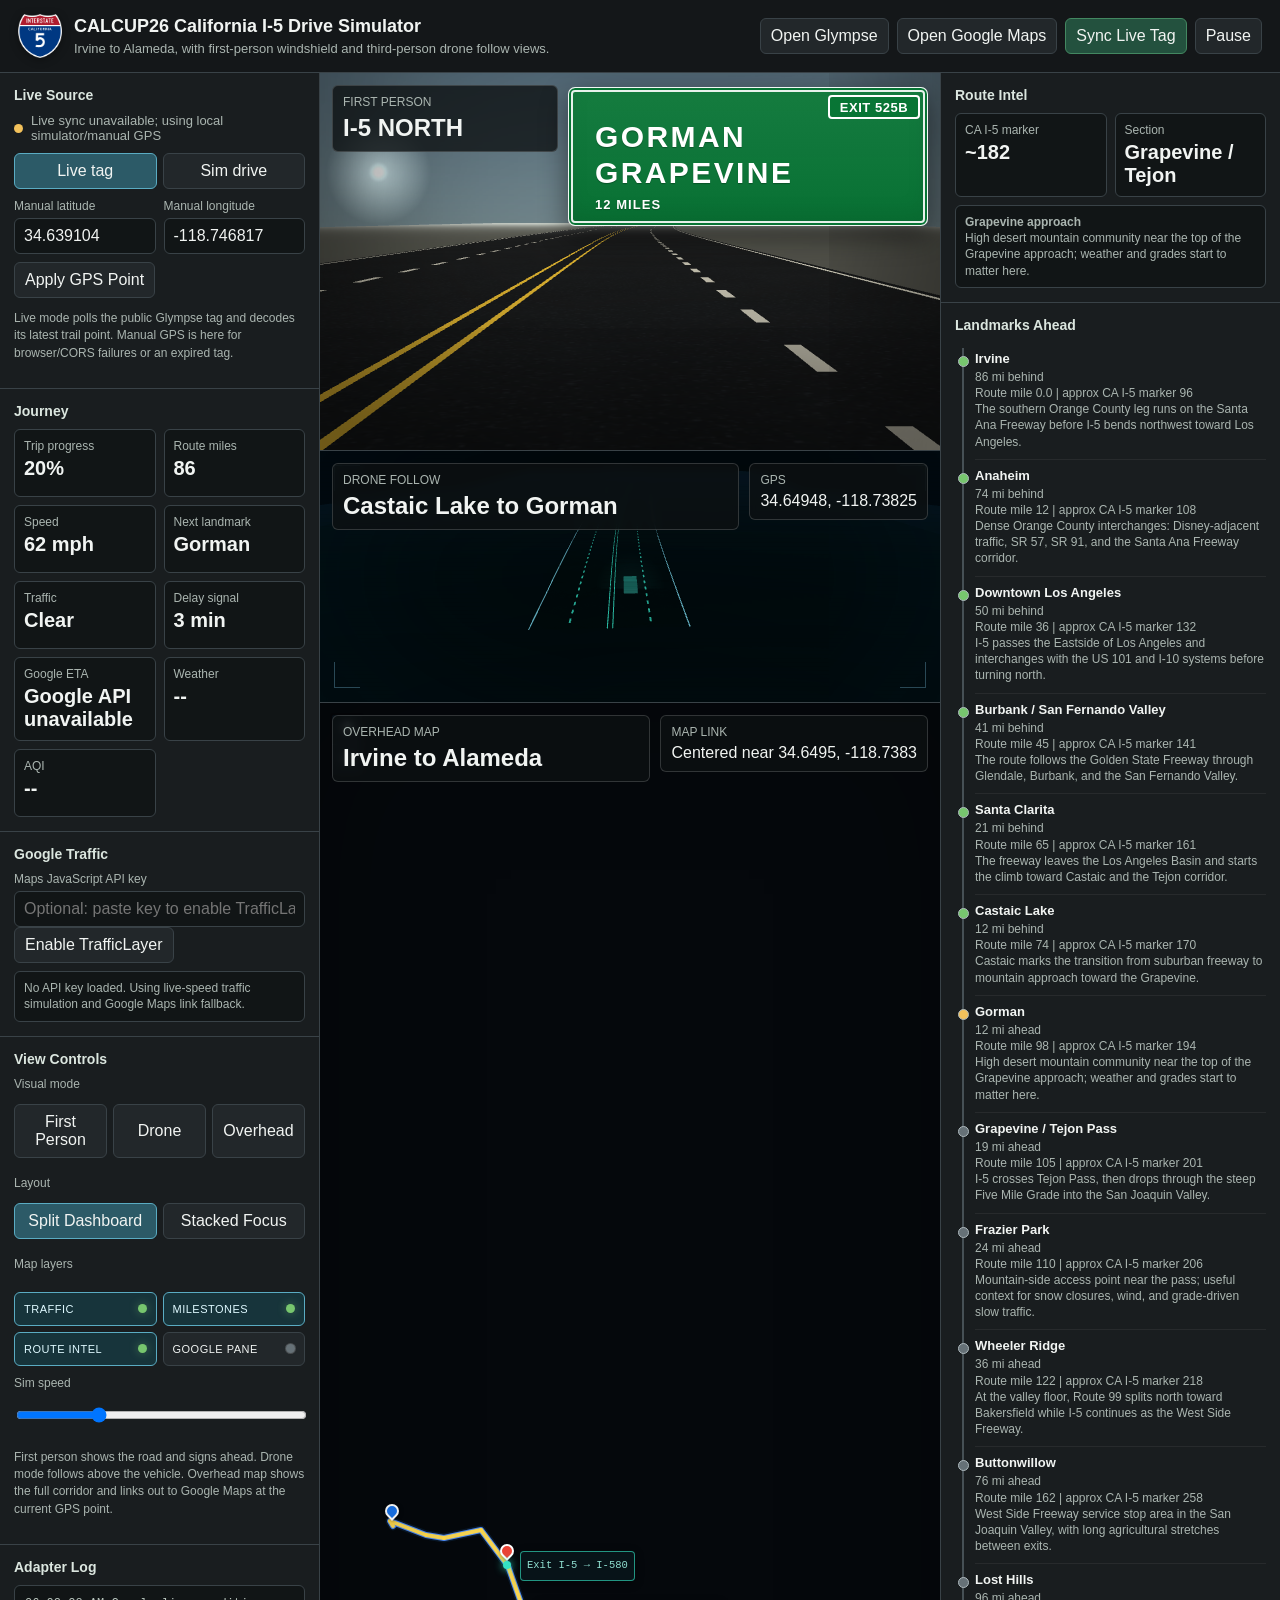
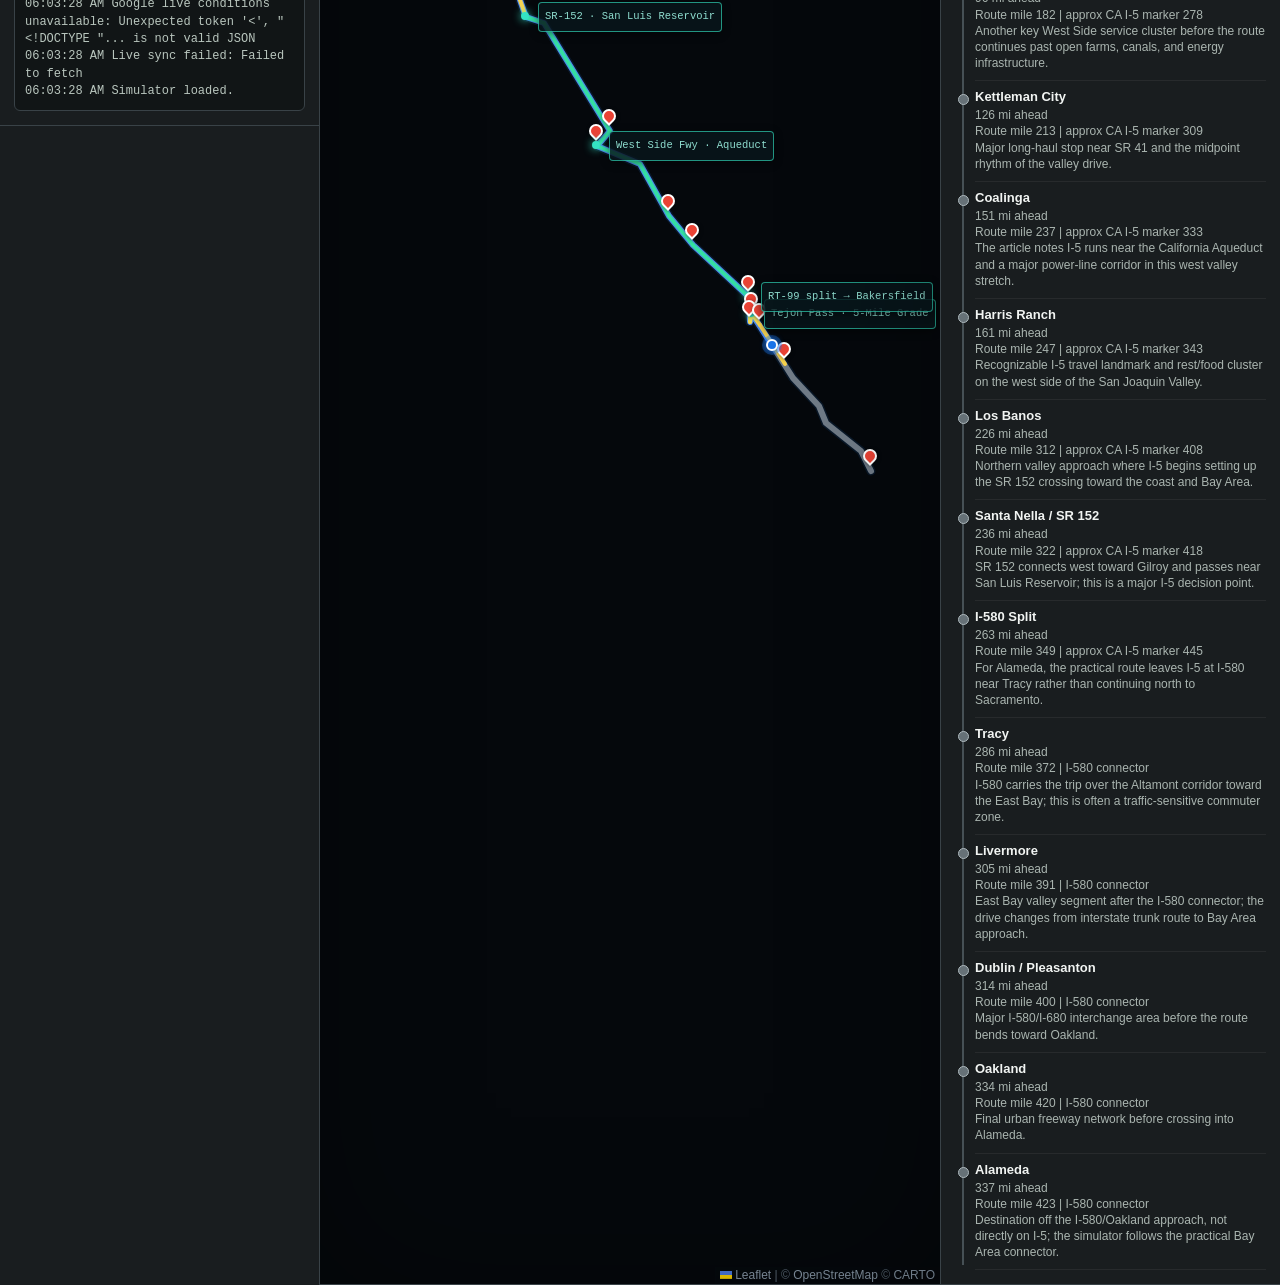
==== commit 4cbfe4b0: "Polish freeway sign HUD without arrow" ====
--- a/index.html
+++ b/index.html
@@ -215,11 +215,11 @@
 
     .exit-sign {
       position: relative;
-      width: min(320px, 34vw);
-      min-width: 260px;
-      filter: drop-shadow(0 8px 18px rgba(0,0,0,.58));
+      width: min(360px, 37vw);
+      min-width: 300px;
+      filter: drop-shadow(0 10px 14px rgba(0,0,0,.48));
       justify-self: end;
-      margin-top: 4px;
+      margin-top: 2px;
       margin-right: 0;
       color: #fff;
       font-family: "Arial Narrow", "Helvetica Neue", Arial, sans-serif;
@@ -227,70 +227,74 @@
 
     .exit-tab {
       position: absolute;
-      right: 18px;
-      top: 0;
+      right: 8px;
+      top: 8px;
       z-index: 2;
-      min-width: 70px;
+      min-width: 92px;
       text-align: center;
-      background: #0a7a35;
+      background: #087535;
       color: #fff;
       font-weight: 800;
-      font-size: 12px;
+      font-size: 13px;
       line-height: 1;
-      padding: 6px 8px 5px;
+      letter-spacing: .04em;
+      padding: 4px 7px 3px;
       border: 2px solid #fff;
-      border-top: 0;
-      border-radius: 0 0 2px 2px;
+      border-radius: 4px;
       white-space: nowrap;
       text-transform: uppercase;
     }
 
     .exit-panel {
       display: grid;
-      grid-template-columns: 1fr 54px;
-      grid-template-rows: auto auto;
-      column-gap: 12px;
-      min-height: 110px;
-      padding: 20px 15px 12px;
-      background: #0a7a35;
-      border-radius: 3px;
-      border: 2px solid #fff;
+      grid-template-columns: 1fr;
+      grid-template-rows: 1fr auto;
+      min-height: 124px;
+      padding: 34px 18px 13px 26px;
+      background:
+        linear-gradient(180deg, rgba(255,255,255,.05), rgba(0,0,0,.04)),
+        #087535;
+      border-radius: 7px;
+      border: 1px solid rgba(255,255,255,.95);
       box-shadow:
-        inset 0 0 0 2px #0a7a35,
-        inset 0 0 0 4px rgba(255,255,255,.94);
+        inset 0 0 0 2px #087535,
+        inset 0 0 0 4px rgba(255,255,255,.9),
+        inset 0 -10px 22px rgba(0,0,0,.08);
+    }
+
+    .exit-cities {
+      align-self: center;
+      min-width: 0;
     }
 
     .exit-city {
       color: #fff;
       font-weight: 800;
-      font-size: 25px;
-      line-height: .96;
-      letter-spacing: 0;
+      font-size: 30px;
+      line-height: 1.02;
+      letter-spacing: .08em;
       white-space: nowrap;
       text-transform: uppercase;
-      text-shadow: 0 1px 0 rgba(0,0,0,.22);
+      text-shadow: 0 1px 1px rgba(0,0,0,.28);
+      max-width: 238px;
+      overflow: hidden;
+      text-overflow: ellipsis;
+    }
+
+    .exit-city.secondary {
+      margin-top: 5px;
     }
 
     .exit-dist {
       grid-column: 1 / span 2;
       color: #fff;
       font-weight: 800;
-      font-size: 15px;
-      letter-spacing: 0;
+      font-size: 13px;
+      letter-spacing: .08em;
       align-self: end;
-      margin-top: 10px;
+      margin-top: 9px;
       text-transform: uppercase;
-      text-shadow: 0 1px 0 rgba(0,0,0,.22);
-    }
-
-    .exit-arrow {
-      grid-column: 2;
-      grid-row: 1;
-      align-self: center;
-      justify-self: center;
-      width: 46px;
-      height: 46px;
-      flex: 0 0 auto;
+      text-shadow: 0 1px 1px rgba(0,0,0,.24);
     }
 
     .hud-title {
@@ -581,35 +585,35 @@
         grid-template-rows: 48vh 36vh 36vh;
       }
       .exit-sign {
-        width: 190px;
-        min-width: 190px;
+        width: 218px;
+        min-width: 218px;
         margin-top: 2px;
       }
       .exit-panel {
-        grid-template-columns: 1fr 34px;
-        column-gap: 8px;
-        min-height: 76px;
-        padding: 15px 10px 9px;
+        grid-template-columns: 1fr;
+        min-height: 82px;
+        padding: 24px 11px 9px 14px;
       }
       .exit-city {
         font-size: 16px;
-        max-width: 84px;
+        letter-spacing: .05em;
+        max-width: 138px;
         overflow: hidden;
         text-overflow: ellipsis;
       }
+      .exit-city.secondary {
+        margin-top: 3px;
+      }
       .exit-tab {
-        right: 12px;
-        min-width: 52px;
-        padding: 5px 6px 4px;
+        right: 7px;
+        top: 6px;
+        min-width: 68px;
+        padding: 4px 5px 3px;
         font-size: 10px;
       }
       .exit-dist {
-        font-size: 10px;
-        margin-top: 6px;
-      }
-      .exit-arrow {
-        width: 30px;
-        height: 30px;
+        font-size: 9px;
+        margin-top: 5px;
       }
       .map-frame {
         width: 100%;
@@ -738,12 +742,9 @@
               <div class="exit-panel">
                 <div class="exit-cities">
                   <div class="exit-city" id="exitCity">--</div>
+                  <div class="exit-city secondary" id="exitCity2">--</div>
                   <div class="exit-dist" id="aheadReadout">-- MILES</div>
                 </div>
-                <svg class="exit-arrow" viewBox="0 0 100 100" aria-hidden="true">
-                  <path d="M22 76 L58 40" stroke="#fff" stroke-width="13" stroke-linecap="square"></path>
-                  <path d="M50 25 H78 V53" fill="none" stroke="#fff" stroke-width="13" stroke-linecap="square" stroke-linejoin="miter"></path>
-                </svg>
               </div>
             </div>
           </div>
@@ -901,6 +902,7 @@
       roadSign: document.getElementById("roadSign"),
       aheadReadout: document.getElementById("aheadReadout"),
       exitCity: document.getElementById("exitCity"),
+      exitCity2: document.getElementById("exitCity2"),
       exitMarker: document.getElementById("exitMarker"),
       locationReadout: document.getElementById("locationReadout"),
       gpsReadout: document.getElementById("gpsReadout"),
@@ -1191,6 +1193,9 @@
     function updateMetrics() {
       const next = nextLandmark();
       const ahead = Math.max(0, next.mile - state.routeMile);
+      const nextIndex = route.indexOf(next);
+      const nextParts = next.name.split(" / ").map(part => part.trim()).filter(Boolean);
+      const secondaryDestination = nextParts[1] || route[Math.min(route.length - 1, nextIndex + 1)]?.name.split(" / ")[0] || "North";
       els.progressMetric.textContent = `${Math.round(state.progress * 100)}%`;
       els.mileMetric.textContent = fmtMiles(state.routeMile);
       els.speedMetric.textContent = state.speedMph ? `${Math.round(state.speedMph)} mph` : "--";
@@ -1207,9 +1212,10 @@
         : "--";
       const bayConnector = state.routeMile >= route[17].mile;
       els.roadSign.textContent = state.routeMile > route[19].mile ? "I-580 / BAY AREA" : "I-5 NORTH";
-      els.exitCity.textContent = next.name.replace(" / ", " ");
+      els.exitCity.textContent = nextParts[0] || next.name;
+      els.exitCity2.textContent = next.kind === "finish" ? "Oakland" : secondaryDestination;
       els.aheadReadout.textContent = `${fmtMiles(ahead)} MILES`;
-      els.exitMarker.textContent = bayConnector ? "EXIT" : "EXIT 446";
+      els.exitMarker.textContent = bayConnector ? "EXIT" : "EXIT 525B";
       els.locationReadout.textContent = currentSegmentName();
       els.gpsReadout.textContent = `${state.position.lat.toFixed(5)}, ${state.position.lng.toFixed(5)}`;
       els.mapReadout.textContent = `Centered near ${state.position.lat.toFixed(4)}, ${state.position.lng.toFixed(4)}`;
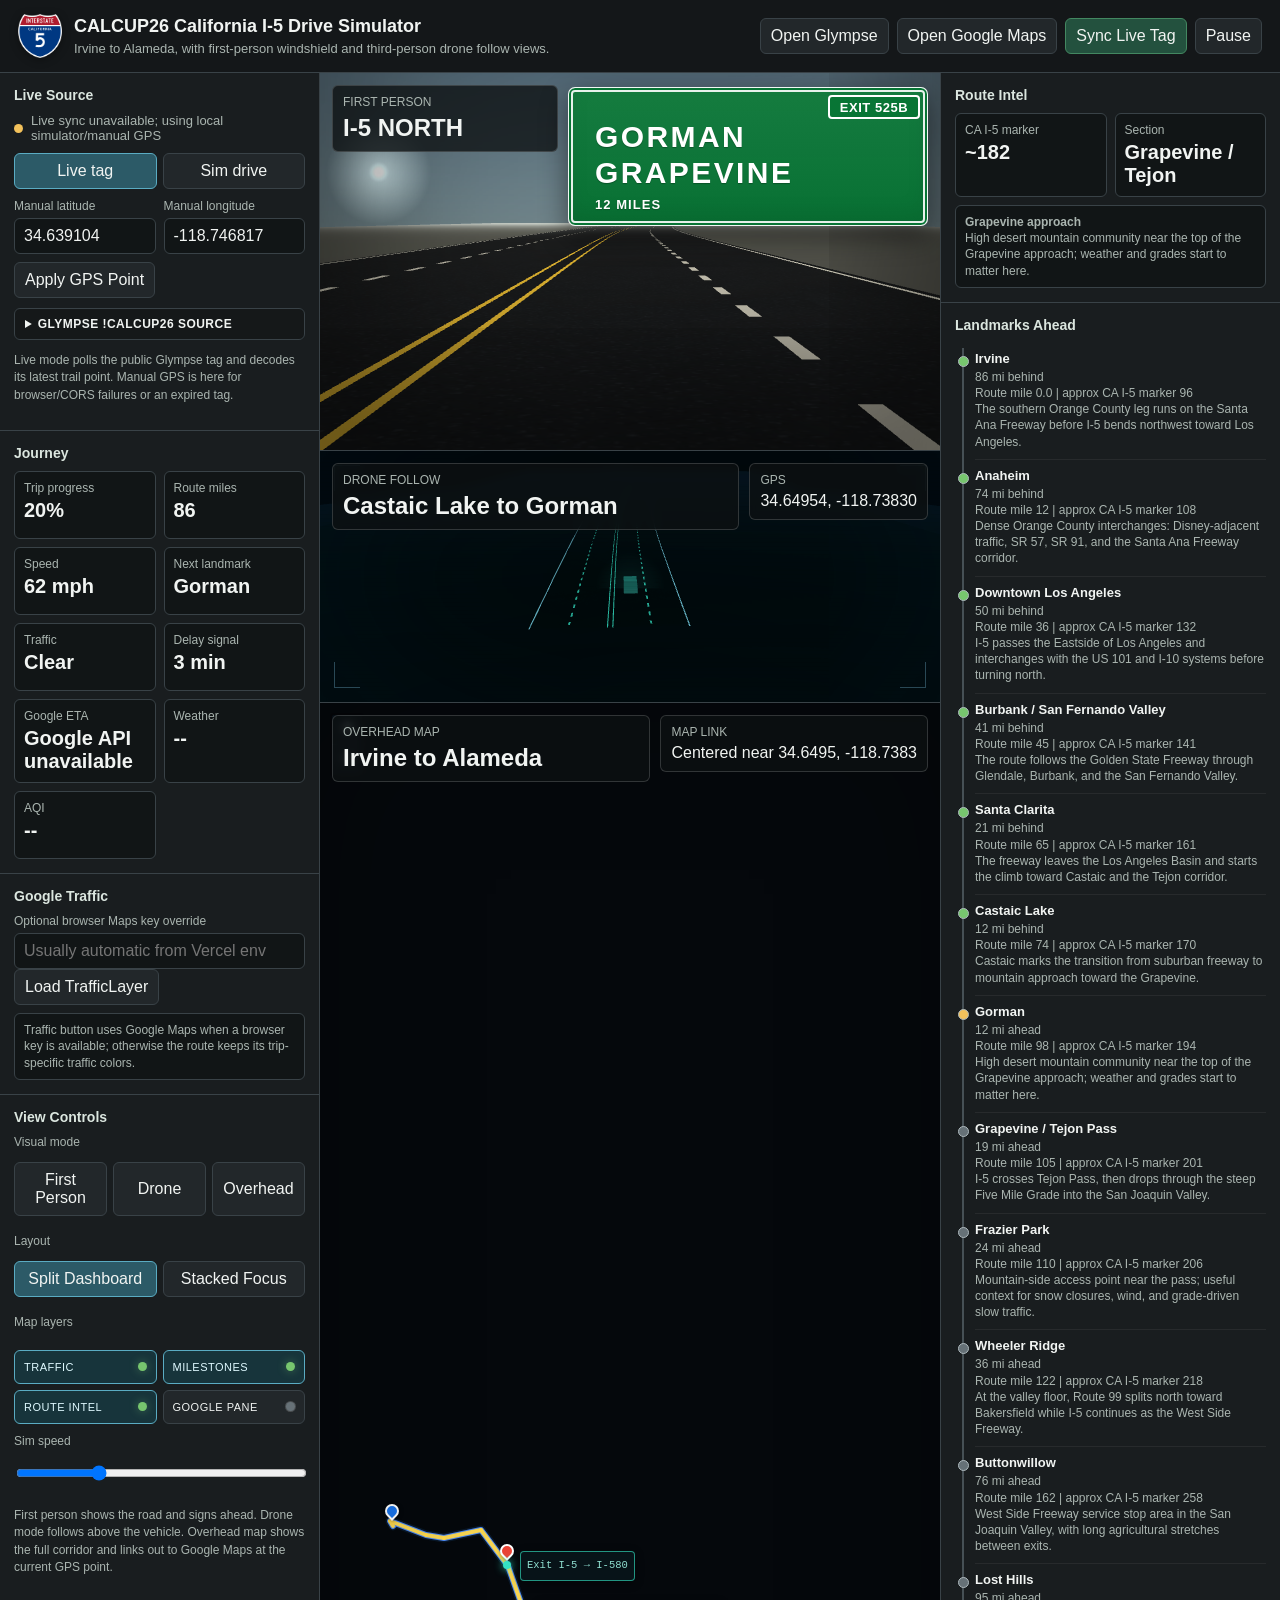
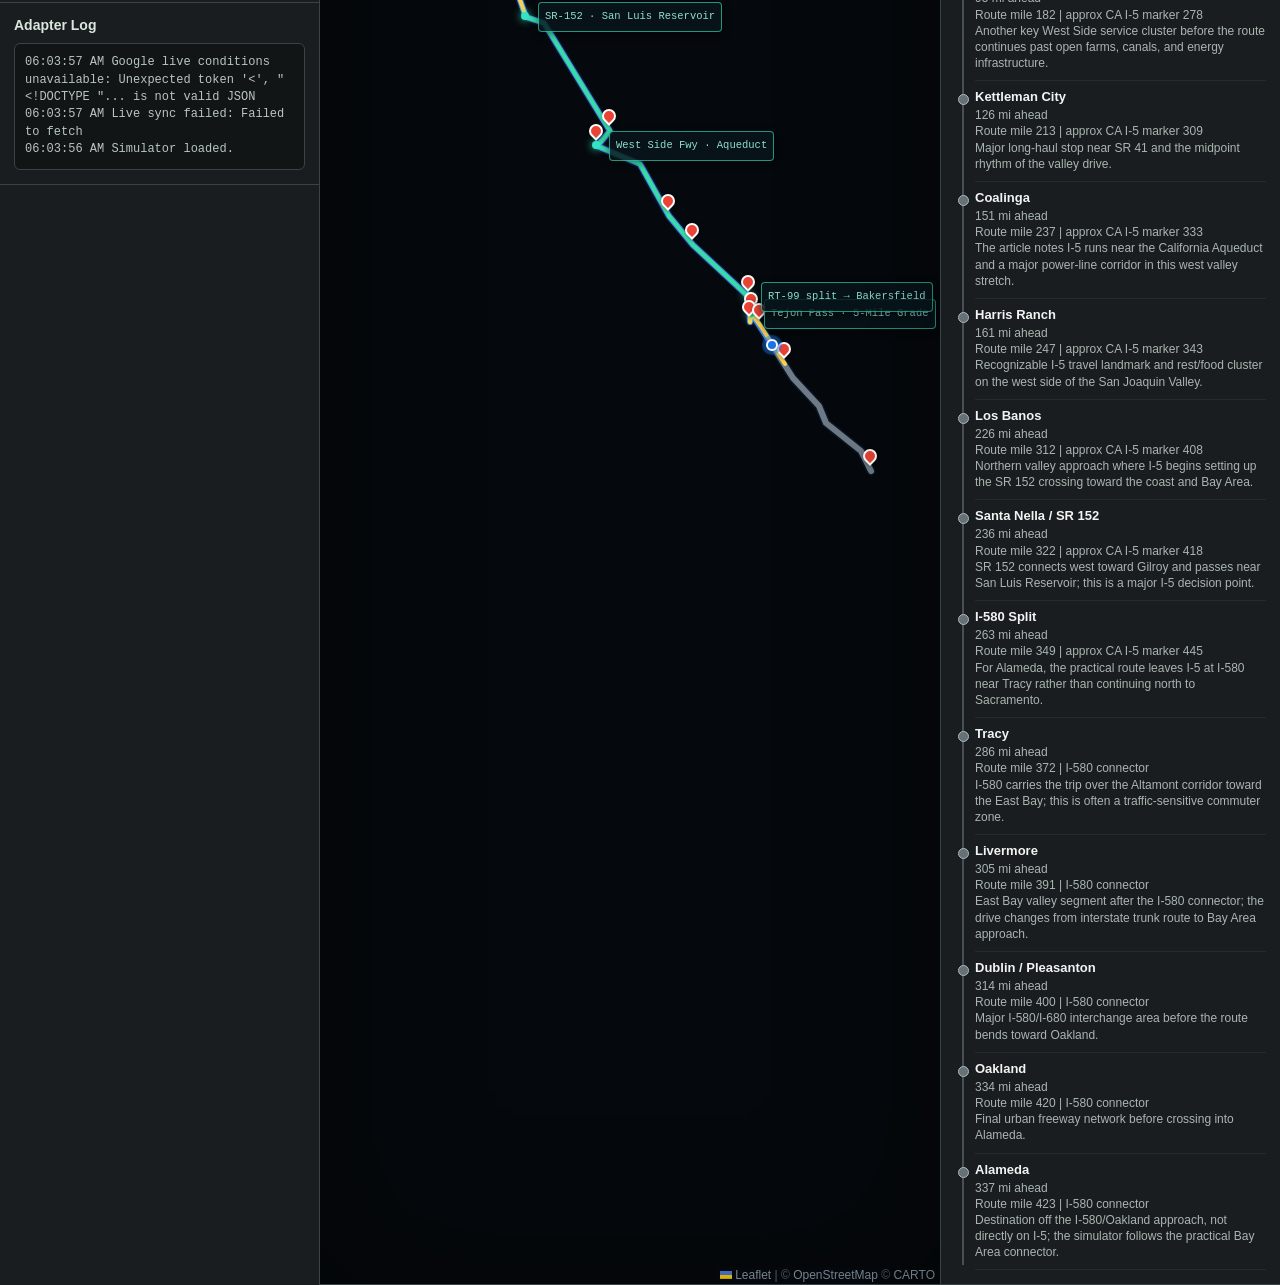
==== commit facdcbba: "Wire traffic layer control and Glympse source UI" ====
--- a/index.html
+++ b/index.html
@@ -546,6 +546,33 @@
       line-height: 1.35;
     }
 
+    .glympse-box {
+      margin-top: 10px;
+      border: 1px solid var(--line);
+      border-radius: 6px;
+      overflow: hidden;
+      background: #0b0f10;
+    }
+
+    .glympse-box summary {
+      cursor: pointer;
+      padding: 8px 10px;
+      color: var(--text);
+      font-weight: 700;
+      font-size: 12px;
+      letter-spacing: .04em;
+      text-transform: uppercase;
+      background: rgba(255,255,255,.04);
+    }
+
+    .glympse-frame {
+      display: block;
+      width: 100%;
+      height: 220px;
+      border: 0;
+      background: #05080c;
+    }
+
     @media (max-width: 1080px) {
       main {
         grid-template-columns: 280px minmax(0, 1fr);
@@ -669,6 +696,10 @@
             </div>
           </div>
           <button id="applyManual">Apply GPS Point</button>
+          <details class="glympse-box">
+            <summary>Glympse !calcup26 source</summary>
+            <iframe id="glympseFrame" class="glympse-frame" title="Glympse public tag calcup26" src="https://glympse.com/!calcup26" loading="lazy"></iframe>
+          </details>
           <p class="hint">Live mode polls the public Glympse tag and decodes its latest trail point. Manual GPS is here for browser/CORS failures or an expired tag.</p>
         </section>
 
@@ -689,10 +720,10 @@
 
         <section class="panel">
           <h2>Google Traffic</h2>
-          <label for="googleMapsKey">Maps JavaScript API key</label>
-          <input id="googleMapsKey" type="password" autocomplete="off" placeholder="Optional: paste key to enable TrafficLayer">
-          <button id="enableGoogleTraffic">Enable TrafficLayer</button>
-          <div id="trafficStatus" class="mini-status">No API key loaded. Using live-speed traffic simulation and Google Maps link fallback.</div>
+          <label for="googleMapsKey">Optional browser Maps key override</label>
+          <input id="googleMapsKey" type="password" autocomplete="off" placeholder="Usually automatic from Vercel env">
+          <button id="enableGoogleTraffic">Load TrafficLayer</button>
+          <div id="trafficStatus" class="mini-status">Traffic button uses Google Maps when a browser key is available; otherwise the route keeps its trip-specific traffic colors.</div>
         </section>
 
         <section class="panel">
@@ -872,7 +903,10 @@
       liveConditionsStatus: "Waiting",
       liveConditionsInFlight: false,
       lastConditionsFetch: 0,
+      browserConfig: null,
+      trafficLayerWanted: true,
       googleTrafficReady: false,
+      googleTrafficLoading: false,
       googleMap: null,
       googleMarker: null,
       lastLiveTime: 0,
@@ -1078,9 +1112,7 @@
         destLat: route[route.length - 1].lat.toFixed(6),
         destLng: route[route.length - 1].lng.toFixed(6)
       });
-      const localStatic = ["127.0.0.1", "localhost"].includes(location.hostname) && location.port === "4188";
-      const base = localStatic ? "http://localhost:3000" : "";
-      return `${base}/api/live-conditions?${params}`;
+      return `${apiBase()}/api/live-conditions?${params}`;
     }
 
     async function fetchLiveConditions(force = false) {
@@ -1107,6 +1139,27 @@
         log(`Google live conditions unavailable: ${error.message}`);
       } finally {
         state.liveConditionsInFlight = false;
+      }
+    }
+
+    function apiBase() {
+      return ["127.0.0.1", "localhost"].includes(location.hostname) && location.port === "4188"
+        ? "http://localhost:3000"
+        : "";
+    }
+
+    async function fetchBrowserConfig() {
+      if (state.browserConfig) return state.browserConfig;
+      try {
+        const response = await fetch(`${apiBase()}/api/browser-config`, { cache: "no-store" });
+        const data = await response.json();
+        if (!response.ok || data.error) throw new Error(data.error || `HTTP ${response.status}`);
+        state.browserConfig = data;
+        return data;
+      } catch (error) {
+        state.browserConfig = {};
+        log(`Browser config unavailable: ${error.message}`);
+        return state.browserConfig;
       }
     }
 
@@ -1729,13 +1782,28 @@
       }
     }
 
-    function enableGoogleTrafficLayer() {
-      const key = document.getElementById("googleMapsKey").value.trim();
+    function setGooglePaneVisible(on) {
+      const googleBtn = document.getElementById("layerGoogle");
+      googleBtn.classList.toggle("on", on);
+      els.googleMapFrame.style.display = on && !state.googleTrafficReady ? "block" : "none";
+      els.googleTrafficMap.style.display = on && state.googleTrafficReady ? "block" : "none";
+    }
+
+    async function enableGoogleTrafficLayer() {
+      const config = await fetchBrowserConfig();
+      const key = document.getElementById("googleMapsKey").value.trim() || config.mapsBrowserKey || "";
       if (!key) {
-        els.trafficStatus.textContent = "Paste a Google Maps JavaScript API key to enable the real TrafficLayer. The simulator traffic model is active now.";
-        log("Google TrafficLayer needs a Maps JavaScript API key.");
+        els.trafficStatus.textContent = "No browser Maps key found. Traffic button is showing the simulator's route traffic colors only.";
+        log("Google TrafficLayer needs a browser Maps JavaScript API key.");
         return;
       }
+      if (state.googleTrafficReady) {
+        setGooglePaneVisible(state.trafficLayerWanted);
+        updateGoogleTrafficMap();
+        return;
+      }
+      if (state.googleTrafficLoading) return;
+      state.googleTrafficLoading = true;
       els.trafficStatus.textContent = "Loading Google Maps TrafficLayer...";
       window.__initCalcupTraffic = () => {
         const pos = { lat: state.position.lat, lng: state.position.lng };
@@ -1750,9 +1818,10 @@
         const trafficLayer = new google.maps.TrafficLayer({ autoRefresh: true });
         trafficLayer.setMap(state.googleMap);
         state.googleTrafficReady = true;
+        state.googleTrafficLoading = false;
         els.googleTrafficMap.classList.add("enabled");
-        els.googleMapFrame.style.display = "none";
-        els.trafficStatus.textContent = "Google TrafficLayer enabled. Simulator route colors still use live Glympse speed as the trip-specific traffic signal.";
+        setGooglePaneVisible(state.trafficLayerWanted);
+        els.trafficStatus.textContent = "Google TrafficLayer enabled in the overhead pane.";
         updateGoogleTrafficMap();
         log("Google TrafficLayer enabled.");
       };
@@ -1771,6 +1840,7 @@
       script.async = true;
       script.defer = true;
       script.onerror = () => {
+        state.googleTrafficLoading = false;
         els.trafficStatus.textContent = "Google Maps script failed to load. Check the API key, billing, and Maps JavaScript API access.";
         log("Google Maps TrafficLayer script failed to load.");
       };
@@ -1875,13 +1945,23 @@
         apply && apply(on);
       });
     }
-    toggleLayerButton("layerTraffic", "hide-traffic", null);
+    toggleLayerButton("layerTraffic", "hide-traffic", on => {
+      state.trafficLayerWanted = on;
+      if (on) {
+        setGooglePaneVisible(true);
+        enableGoogleTrafficLayer();
+      } else {
+        els.googleTrafficMap.style.display = "none";
+        if (document.getElementById("layerGoogle").classList.contains("on")) {
+          els.googleMapFrame.style.display = "block";
+        }
+      }
+    });
     toggleLayerButton("layerMilestones", "hide-milestones", null);
     toggleLayerButton("layerIntel", "hide-intel", null);
     toggleLayerButton("layerGoogle", null, on => {
-      document.getElementById("googleMapFrame").style.display = on ? "block" : "none";
-      document.getElementById("googleTrafficMap").style.display =
-        on && state.googleTrafficReady ? "block" : "none";
+      setGooglePaneVisible(on);
+      if (on && state.trafficLayerWanted) enableGoogleTrafficLayer();
     });
 
     if (!CanvasRenderingContext2D.prototype.roundRect) {
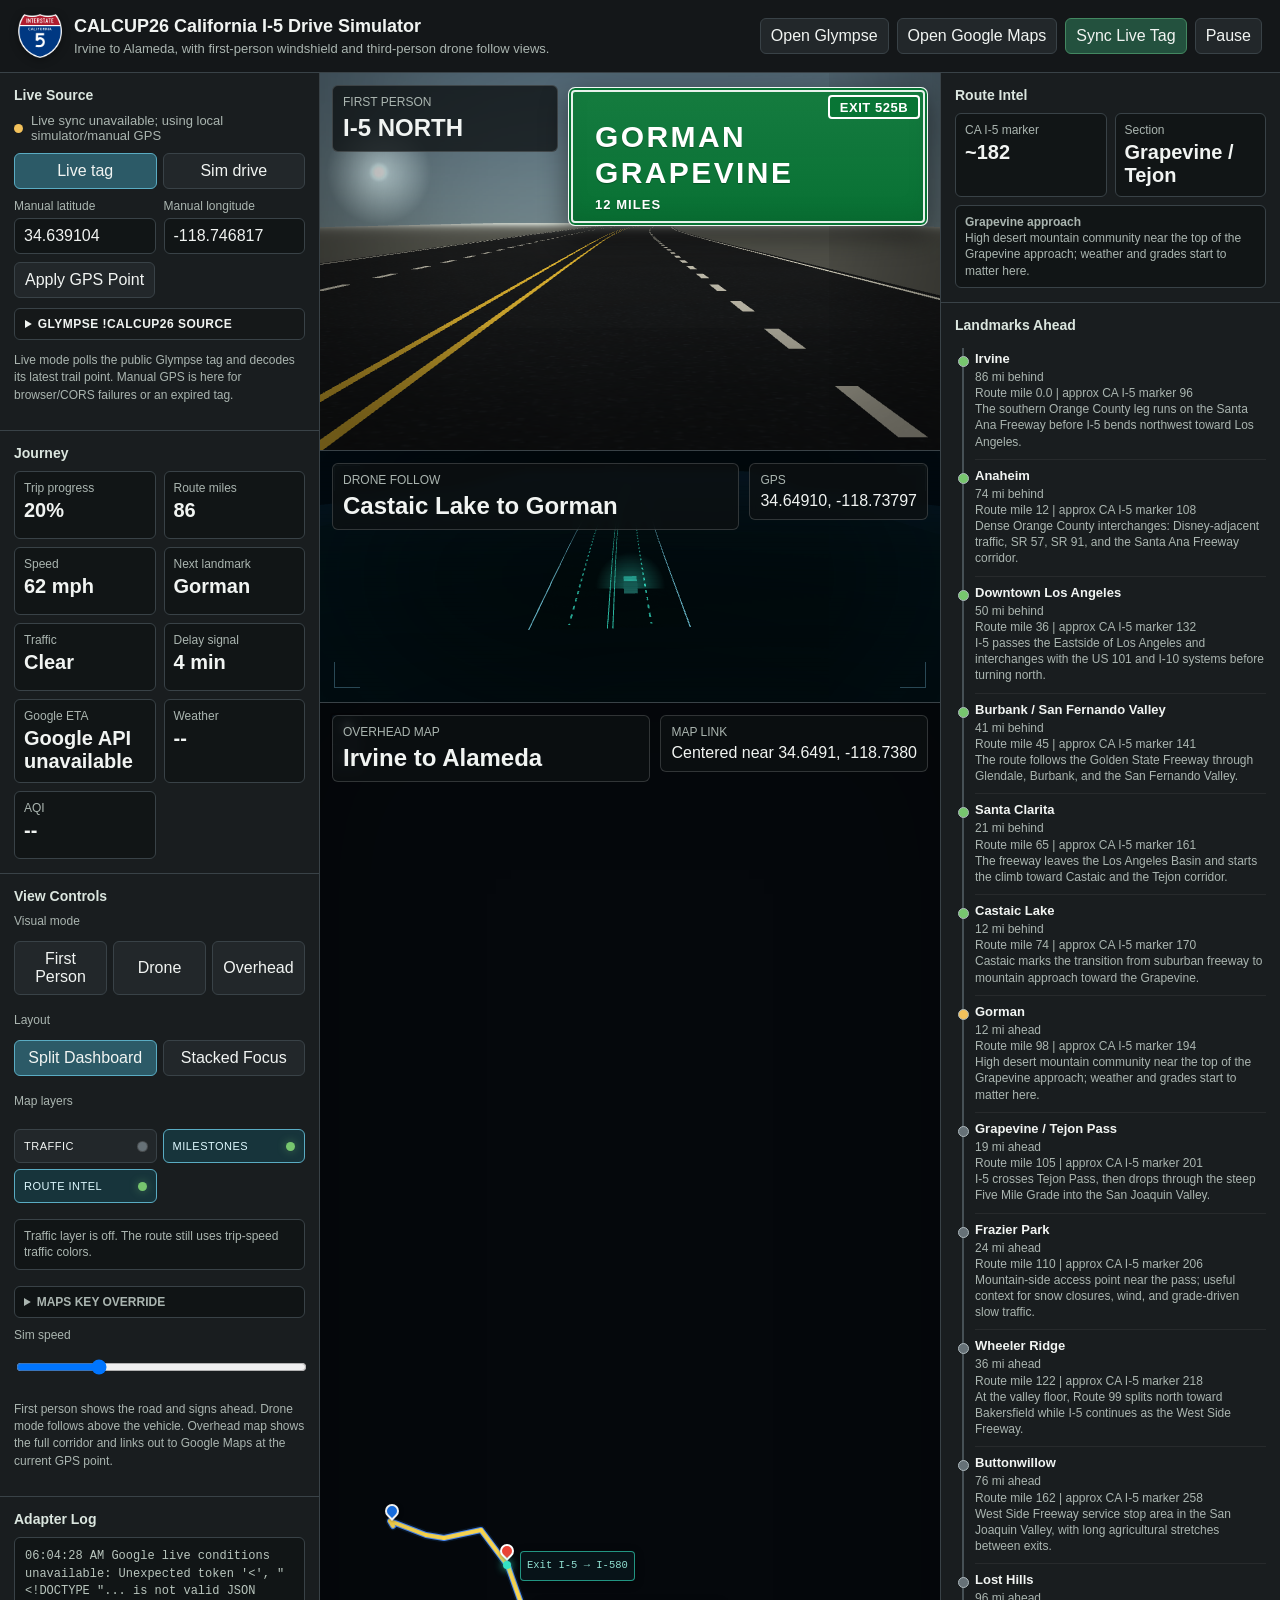
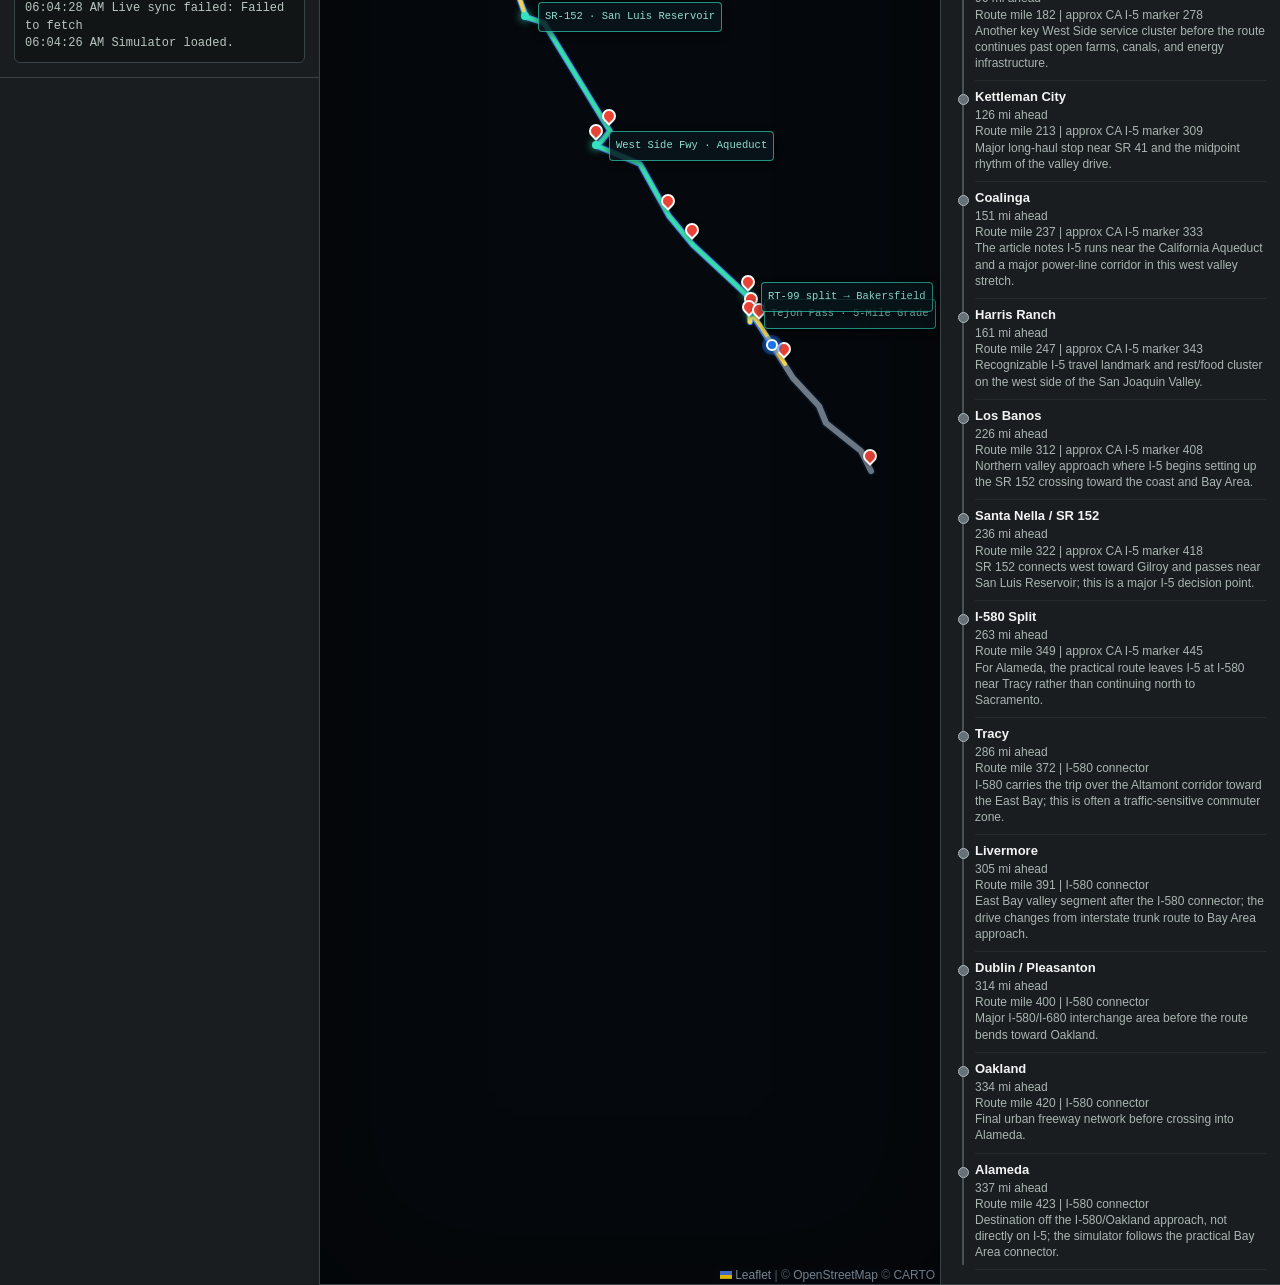
==== commit 43a7a554: "Simplify dashboard map controls" ====
--- a/index.html
+++ b/index.html
@@ -186,6 +186,17 @@
       display: block;
     }
 
+    #mapWrap.google-pane .cc-frame,
+    #mapWrap.google-pane #mapCanvas {
+      display: none;
+    }
+
+    #mapWrap.google-pane .map-frame {
+      width: 100%;
+      height: 100%;
+      bottom: auto;
+    }
+
     #mapCanvas {
       position: absolute;
       right: 0;
@@ -563,6 +574,27 @@
       letter-spacing: .04em;
       text-transform: uppercase;
       background: rgba(255,255,255,.04);
+    }
+
+    .advanced-box {
+      margin-top: 8px;
+      border: 1px solid var(--line);
+      border-radius: 6px;
+      overflow: hidden;
+      background: #101415;
+    }
+
+    .advanced-box summary {
+      cursor: pointer;
+      padding: 8px 9px;
+      color: var(--muted);
+      font-size: 12px;
+      font-weight: 700;
+      text-transform: uppercase;
+    }
+
+    .advanced-inner {
+      padding: 0 9px 9px;
     }
 
     .glympse-frame {
@@ -719,14 +751,6 @@
         </section>
 
         <section class="panel">
-          <h2>Google Traffic</h2>
-          <label for="googleMapsKey">Optional browser Maps key override</label>
-          <input id="googleMapsKey" type="password" autocomplete="off" placeholder="Usually automatic from Vercel env">
-          <button id="enableGoogleTraffic">Load TrafficLayer</button>
-          <div id="trafficStatus" class="mini-status">Traffic button uses Google Maps when a browser key is available; otherwise the route keeps its trip-specific traffic colors.</div>
-        </section>
-
-        <section class="panel">
           <h2>View Controls</h2>
           <div class="control-stack">
             <label>Visual mode</label>
@@ -742,11 +766,19 @@
             </div>
             <label>Map layers</label>
             <div class="layer-grid">
-              <button id="layerTraffic" class="layer-btn on" data-layer="traffic">TRAFFIC <span class="sw"></span></button>
+              <button id="layerTraffic" class="layer-btn" data-layer="traffic">TRAFFIC <span class="sw"></span></button>
               <button id="layerMilestones" class="layer-btn on" data-layer="milestones">MILESTONES <span class="sw"></span></button>
               <button id="layerIntel" class="layer-btn on" data-layer="intel">ROUTE INTEL <span class="sw"></span></button>
-              <button id="layerGoogle" class="layer-btn" data-layer="google">GOOGLE PANE <span class="sw"></span></button>
             </div>
+            <div id="trafficStatus" class="mini-status">Traffic layer is off. The route still uses trip-speed traffic colors.</div>
+            <details class="advanced-box">
+              <summary>Maps key override</summary>
+              <div class="advanced-inner">
+                <label for="googleMapsKey">Optional browser Maps key</label>
+                <input id="googleMapsKey" type="password" autocomplete="off" placeholder="Usually automatic from Vercel env">
+                <button id="enableGoogleTraffic">Load TrafficLayer</button>
+              </div>
+            </details>
           </div>
           <label for="speedScale">Sim speed</label>
           <input id="speedScale" type="range" min="0.2" max="8" step="0.2" value="2.2">
@@ -904,7 +936,7 @@
       liveConditionsInFlight: false,
       lastConditionsFetch: 0,
       browserConfig: null,
-      trafficLayerWanted: true,
+      trafficLayerWanted: false,
       googleTrafficReady: false,
       googleTrafficLoading: false,
       googleMap: null,
@@ -944,6 +976,7 @@
       mapsLink: document.getElementById("mapsLink"),
       googleMapFrame: document.getElementById("googleMapFrame"),
       googleTrafficMap: document.getElementById("googleTrafficMap"),
+      mapWrap: document.getElementById("mapWrap"),
       trafficStatus: document.getElementById("trafficStatus"),
       caMarkerMetric: document.getElementById("caMarkerMetric"),
       sectionMetric: document.getElementById("sectionMetric"),
@@ -1784,7 +1817,8 @@
 
     function setGooglePaneVisible(on) {
       const googleBtn = document.getElementById("layerGoogle");
-      googleBtn.classList.toggle("on", on);
+      if (googleBtn) googleBtn.classList.toggle("on", on);
+      els.mapWrap.classList.toggle("google-pane", on);
       els.googleMapFrame.style.display = on && !state.googleTrafficReady ? "block" : "none";
       els.googleTrafficMap.style.display = on && state.googleTrafficReady ? "block" : "none";
     }
@@ -1951,18 +1985,12 @@
         setGooglePaneVisible(true);
         enableGoogleTrafficLayer();
       } else {
-        els.googleTrafficMap.style.display = "none";
-        if (document.getElementById("layerGoogle").classList.contains("on")) {
-          els.googleMapFrame.style.display = "block";
-        }
+        setGooglePaneVisible(false);
+        els.trafficStatus.textContent = "Traffic layer is off. The route still uses trip-speed traffic colors.";
       }
     });
     toggleLayerButton("layerMilestones", "hide-milestones", null);
     toggleLayerButton("layerIntel", "hide-intel", null);
-    toggleLayerButton("layerGoogle", null, on => {
-      setGooglePaneVisible(on);
-      if (on && state.trafficLayerWanted) enableGoogleTrafficLayer();
-    });
 
     if (!CanvasRenderingContext2D.prototype.roundRect) {
       CanvasRenderingContext2D.prototype.roundRect = function(x, y, w, h, r) {
